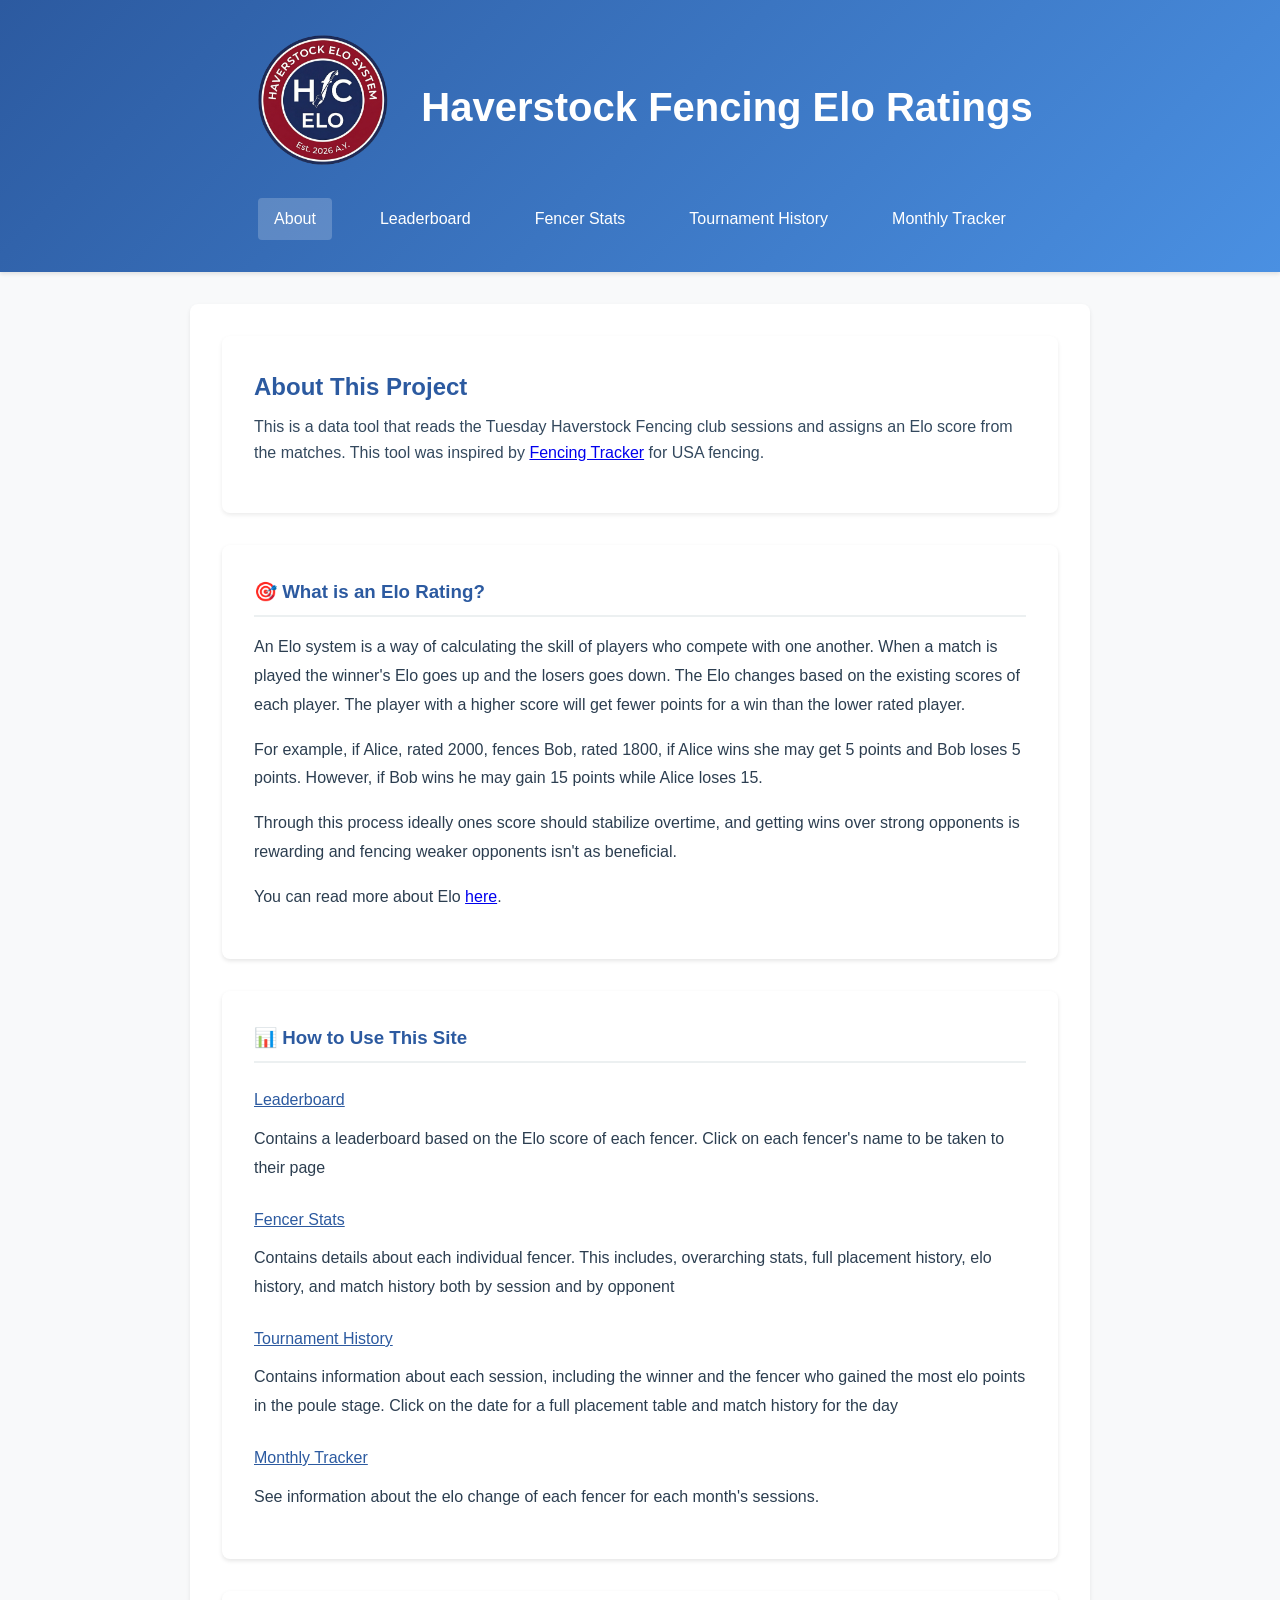
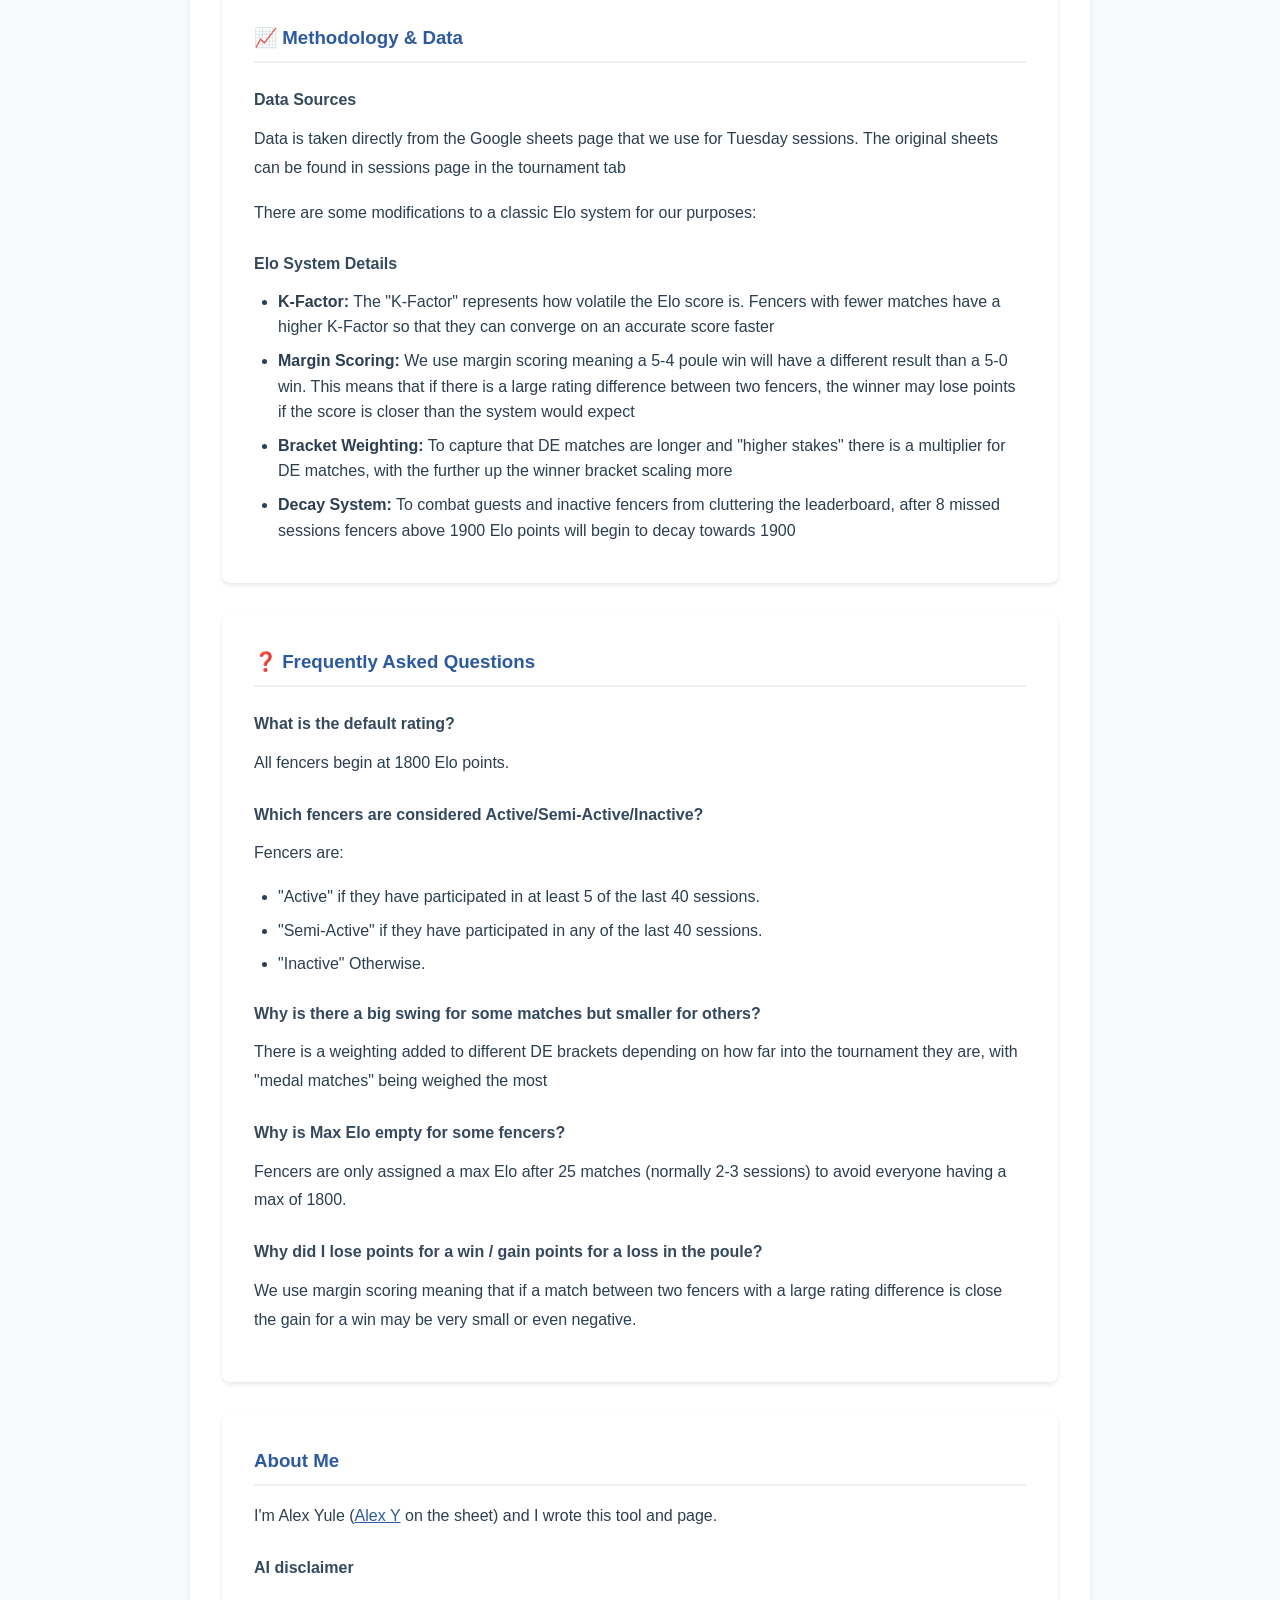
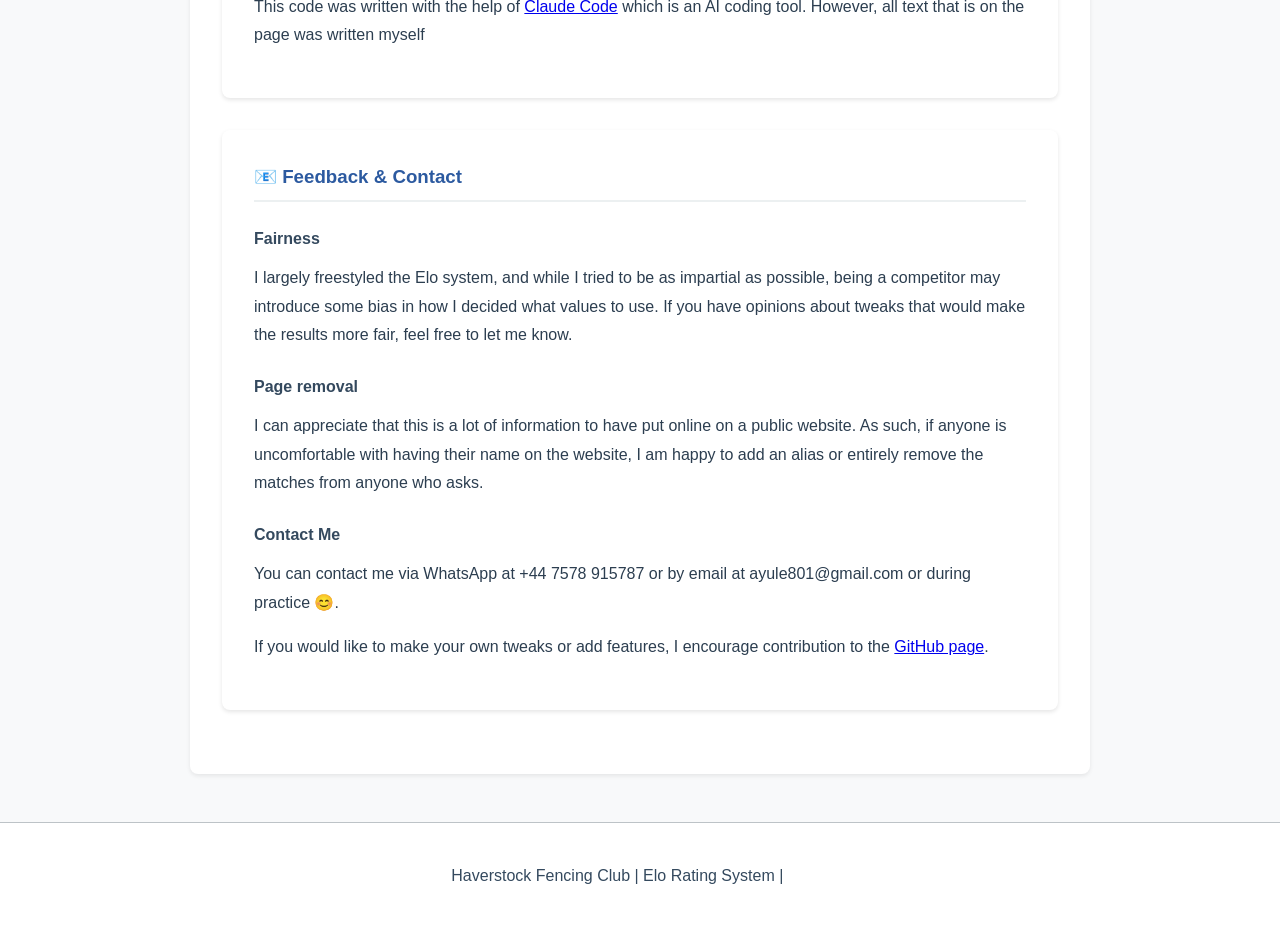
==== docs/index.html @ 8c144e1c "logo" ====
<!DOCTYPE html>
<html lang="en">
<head>
    <meta charset="UTF-8">
    <meta name="viewport" content="width=device-width, initial-scale=1.0">
    <title>About - Haverstock Fencing Elo Ratings</title>
    <link rel="stylesheet" href="css/style.css">
</head>
<body>
<header>
    <div class="header-content">
        <img src="logo.png" alt="Haverstock Fencing" class="header-logo">
        <h1>Haverstock Fencing Elo Ratings</h1>
    </div>
    <nav>
        <a href="index.html" class="active">About</a>
        <a href="leaderboard.html">Leaderboard</a>
        <a href="fencer.html">Fencer Stats</a>
        <a href="sessions.html">Tournament History</a>
        <a href="timeline.html">Monthly Tracker</a>
    </nav>
</header>

<main>


    <section class="about-content">
        <section class="intro">
            <h2>About This Project</h2>
            <p>This is a data tool that reads the Tuesday Haverstock Fencing club sessions and assigns an Elo score from
                the matches.
                This tool was inspired by <a href="https://fencingtracker.com/" target="_blank"
                                                     rel="noopener noreferrer">Fencing Tracker</a> for USA fencing.</p>
        </section>
        <div class="about-section">
            <h3>🎯 What is an Elo Rating?</h3>
            <p>An Elo system is a way of calculating the skill of players who compete with one another.
                When a match is played the winner's Elo goes up and the losers goes down. The Elo changes based on the
                existing scores of each player.
                The player with a higher score will get fewer points for a win than the lower rated player.</p>
            <p>For example, if Alice, rated 2000, fences Bob, rated 1800, if Alice wins she may get 5 points and Bob
                loses 5 points.
                However, if Bob wins he may gain 15 points while Alice loses 15. </p>
            <p>Through this process ideally ones score should stabilize overtime, and getting wins over strong opponents
                is rewarding and fencing weaker opponents isn't as beneficial. </p>
            <p>You can read more about Elo <a href="https://en.wikipedia.org/wiki/Elo_rating_system" target="_blank"
                                              rel="noopener noreferrer">here</a>.</p>
        </div>

        <div class="about-section">
            <h3>📊 How to Use This Site</h3>
            <h4><a href="leaderboard.html" class="fencer-link" style="text-decoration: underline;">Leaderboard</a></h4>
            <p>Contains a leaderboard based on the Elo score of each fencer. Click on each fencer's name to be taken to
                their page</p>

            <h4><a href="fencer.html" class="fencer-link" style="text-decoration: underline;">Fencer Stats</a></h4>
            <p>Contains details about each individual fencer. This includes, overarching stats, full placement history,
                elo history,
                and match history both by session and by opponent </p>

            <h4><a href="sessions.html" class="fencer-link" style="text-decoration: underline;">Tournament History</a>
            </h4>
            <p>Contains information about each session, including the winner and the fencer who gained the most elo
                points in the poule stage.
                Click on the date for a full placement table and match history for the day</p>

            <h4><a href="timeline.html" class="fencer-link" style="text-decoration: underline;">Monthly Tracker</a></h4>
            <p>See information about the elo change of each fencer for each month's sessions.</p>
        </div>


        <div class="about-section">
            <h3>📈 Methodology & Data</h3>
            <h4>Data Sources</h4>
            <p>Data is taken directly from the Google sheets page that we use for Tuesday sessions. The original sheets
                can be found in sessions page in the tournament tab</p>
            <p>There are some modifications to a classic Elo system for our purposes:</p>

            <h4>Elo System Details</h4>
            <ul>
                <li><strong>K-Factor:</strong> The "K-Factor" represents how volatile the Elo score is. Fencers with
                    fewer matches have a higher K-Factor so that they can converge on an accurate score faster
                </li>
                <li><strong>Margin Scoring:</strong> We use margin scoring meaning a 5-4 poule win will have a different
                    result than a 5-0 win.
                    This means that if there is a large rating difference between two fencers, the winner may lose
                    points if the score is closer than the system would expect
                </li>
                <li><strong>Bracket Weighting:</strong> To capture that DE matches are longer and "higher stakes" there
                    is a multiplier for DE matches, with the further up the winner bracket scaling more
                </li>
                <li><strong>Decay System:</strong> To combat guests and inactive fencers from cluttering the
                    leaderboard, after 8 missed sessions fencers above 1900 Elo points will begin to decay towards 1900
                </li>
            </ul>
        </div>

        <div class="about-section">
            <h3>❓ Frequently Asked Questions</h3>

            <h4>What is the default rating?</h4>
            <p>All fencers begin at 1800 Elo points.</p>

            <h4>Which fencers are considered Active/Semi-Active/Inactive?</h4>
            <p>Fencers are:
                <ul>
                   <li>"Active" if they have participated in at least 5 of the last 40 sessions.</li>
                   <li>"Semi-Active" if they have participated in any of the last 40 sessions.</li>
                   <li>"Inactive" Otherwise.</li>
                </ul>
            </p>

            <h4>Why is there a big swing for some matches but smaller for others?</h4>
            <p>There is a weighting added to different DE brackets depending on how far into the tournament they are, with "medal matches" being weighed the most</p>

            <h4>Why is Max Elo empty for some fencers?</h4>
            <p>Fencers are only assigned a max Elo after 25 matches (normally 2-3 sessions) to avoid everyone having a max of 1800.</p>

            <h4>Why did I lose points for a win / gain points for a loss in the poule?</h4>
            <p>We use margin scoring meaning that if a match between two fencers with a large rating difference is close the gain for a win may be very small or even negative.</p>
        </div>

        <div class="about-section">
            <h3>About Me</h3>
            <p>I'm Alex Yule (<a href="fencer.html?fencer=Alex%20Y" class="fencer-link"
                                 style="text-decoration: underline;">Alex Y</a> on the sheet) and I wrote this tool and
                page. </p>
            <h4>AI disclaimer</h4>
            <p>This code was written with the help of <a href="https://code.claude.com/docs/en/overview" target="_blank"
                                                         rel="noopener noreferrer">Claude Code</a> which is an AI coding
                tool.
                However, all text that is on the page was written myself </p>
        </div>

        <div class="about-section">
            <h3>📧 Feedback & Contact</h3>
            <h4>Fairness</h4>
            <p>I largely freestyled the Elo system, and while I tried to be as impartial as possible, being a competitor
                may introduce some bias in how I decided what values to use.
                If you have opinions about tweaks that would make the results more fair, feel free to let me know.</p>
            <h4>Page removal</h4>
            <p>I can appreciate that this is a lot of information to have put online on a public website.
                As such, if anyone is uncomfortable with having their name on the website, I am happy to add an alias or
                entirely remove the matches from anyone who asks.</p>
            <h4>Contact Me</h4>
            <p>You can contact me via WhatsApp at +44 7578 915787 or by email at ayule801@gmail.com or during practice
                😊.</p>
            <p>If you would like to make your own tweaks or add features, I encourage contribution to the <a
                    href="https://github.com/Alex3400/FencingTracker" target="_blank" rel="noopener noreferrer">GitHub
                page</a>.</p>
        </div>
    </section>
</main>

<footer>
    <p>Haverstock Fencing Club | Elo Rating System | <a href="index.html"
                                                        style="color: white; text-decoration: underline;">About</a></p>
</footer>
</body>
</html>
---- docs/css/style.css ----
/* Color scheme */
:root {
    --primary: #2c5aa0;
    --secondary: #4a90e2;
    --success: #27ae60;
    --warning: #f39c12;
    --danger: #e74c3c;
    --light-gray: #ecf0f1;
    --dark-gray: #34495e;
    --text: #2c3e50;
    --border: #bdc3c7;
}

/* Reset and base styles */
* {
    margin: 0;
    padding: 0;
    box-sizing: border-box;
}

body {
    font-family: -apple-system, BlinkMacSystemFont, 'Segoe UI', Roboto, Oxygen, Ubuntu, Cantarell, sans-serif;
    line-height: 1.6;
    color: var(--text);
    background-color: #f8f9fa;
}

/* Header */
header {
    background: linear-gradient(135deg, var(--primary) 0%, var(--secondary) 100%);
    color: white;
    padding: 2rem 0;
    box-shadow: 0 2px 4px rgba(0,0,0,0.1);
}

.header-content {
    display: flex;
    align-items: center;
    justify-content: center;
    gap: 1.5rem;
    margin-bottom: 1rem;
}

.header-logo {
    width: 150px;
    height: 150px;
    object-fit: contain;
}

header h1 {
    text-align: center;
    font-size: 2.5rem;
    margin: 0;
}

nav {
    display: flex;
    justify-content: center;
    gap: 2rem;
    margin-top: 1rem;
}

nav a {
    color: white;
    text-decoration: none;
    padding: 0.5rem 1rem;
    border-radius: 4px;
    transition: background-color 0.3s;
}

nav a:hover, nav a.active {
    background-color: rgba(255, 255, 255, 0.2);
}

/* Main content */
main {
    max-width: 1200px;
    margin: 2rem auto;
    padding: 0 1rem;
}

section {
    background: white;
    border-radius: 8px;
    padding: 2rem;
    margin-bottom: 2rem;
    box-shadow: 0 2px 4px rgba(0,0,0,0.08);
}

.intro h2 {
    color: var(--primary);
    margin-bottom: 0.5rem;
}

.intro p {
    color: var(--dark-gray);
    margin-bottom: 1rem;
}

/* Activity filter section */
.filters {
    background: var(--light-gray);
    padding: 1rem;
    border-radius: 8px;
    margin-bottom: 1rem;
}

.filter-group {
    display: flex;
    align-items: center;
    gap: 1rem;
}

.filter-group label {
    font-weight: 600;
    color: var(--dark-gray);
}

.filter-group select {
    padding: 0.5rem 1rem;
    border: 2px solid var(--border);
    border-radius: 4px;
    font-size: 1rem;
    background: white;
    cursor: pointer;
}

/* Status badges */
.status-badge {
    display: inline-block;
    padding: 0.25rem 0.75rem;
    border-radius: 4px;
    font-size: 0.85rem;
    font-weight: 600;
    text-transform: uppercase;
}

.status-active {
    background-color: rgba(39, 174, 96, 0.15);
    color: var(--success);
    border: 1px solid var(--success);
}

.status-semi-active {
    background-color: rgba(243, 156, 18, 0.15);
    color: var(--warning);
    border: 1px solid var(--warning);
}

.status-inactive {
    background-color: rgba(149, 165, 166, 0.15);
    color: #95a5a6;
    border: 1px solid #95a5a6;
}

/* Table styling */
table.dataTable {
    width: 100% !important;
    border-collapse: collapse;
}

table.dataTable thead th {
    background-color: var(--primary);
    color: white;
    padding: 1rem;
    text-align: left;
    font-weight: 600;
}

table.dataTable tbody td {
    padding: 0.75rem 1rem;
    border-bottom: 1px solid var(--border);
}

table.dataTable tbody tr:hover {
    background-color: var(--light-gray);
}

/* Fencer name links */
.fencer-link {
    color: var(--primary);
    text-decoration: none;
    font-weight: 500;
    transition: color 0.2s;
}

.fencer-link:hover {
    color: var(--secondary);
    text-decoration: underline;
}

/* Rank column styling */
.rank-1 { font-weight: bold; color: #FFD700; font-size: 1.2em; }
.rank-2 { font-weight: bold; color: #C0C0C0; font-size: 1.1em; }
.rank-3 { font-weight: bold; color: #CD7F32; font-size: 1.1em; }

/* About section */
.about {
    background-color: #f8f9fa;
}

.about h3 {
    color: var(--primary);
    margin-bottom: 1rem;
}

.about p {
    margin-bottom: 1rem;
    line-height: 1.8;
}

/* Footer */
footer {
    text-align: center;
    padding: 2rem;
    color: var(--dark-gray);
    background-color: white;
    margin-top: 3rem;
    border-top: 1px solid var(--border);
}

footer p {
    margin: 0.5rem 0;
}

/* Timeline page specific styles */
.chart-controls {
    display: flex;
    gap: 2rem;
}

.control-group {
    flex: 1;
}

.control-group label {
    display: block;
    margin-bottom: 0.5rem;
    font-weight: 600;
    color: var(--primary);
}

.control-group select {
    width: 100%;
    padding: 0.5rem;
    border: 2px solid var(--border);
    border-radius: 4px;
    font-size: 1rem;
}

.button-group {
    display: flex;
    gap: 0.5rem;
    margin-top: 1rem;
}

.btn {
    padding: 0.75rem 1.5rem;
    border: none;
    border-radius: 4px;
    font-size: 1rem;
    cursor: pointer;
    transition: background-color 0.3s;
}

.btn-primary {
    background-color: var(--primary);
    color: white;
}

.btn-primary:hover {
    background-color: var(--secondary);
}

.btn-secondary {
    background-color: var(--light-gray);
    color: var(--text);
    border: 1px solid var(--border);
}

.btn-secondary:hover {
    background-color: var(--border);
}

.chart-section {
    padding: 2rem;
    background: white;
}

.chart-section canvas {
    max-height: 500px;
}

.chart-note {
    font-size: 0.9rem;
    color: var(--dark-gray);
    font-style: italic;
    margin-bottom: 1rem;
    padding: 0.75rem;
    background-color: rgba(44, 90, 160, 0.05);
    border-left: 3px solid var(--primary);
    border-radius: 4px;
}

.legend-info {
    background-color: #f8f9fa;
    font-size: 0.9rem;
}

/* Matchups page specific styles */
.matchup-selector {
    text-align: center;
}

.selector-row {
    display: flex;
    align-items: center;
    justify-content: center;
    gap: 2rem;
    margin-bottom: 2rem;
}

.fencer-selector {
    flex: 1;
    max-width: 300px;
}

.fencer-selector label {
    display: block;
    margin-bottom: 0.5rem;
    font-weight: 600;
    color: var(--primary);
}

.fencer-selector select {
    width: 100%;
    padding: 0.75rem;
    border: 2px solid var(--border);
    border-radius: 4px;
    font-size: 1rem;
}

.vs {
    font-size: 2rem;
    font-weight: bold;
    color: var(--primary);
}

.matchup-results {
    margin-top: 2rem;
}

.stats-grid {
    display: grid;
    grid-template-columns: repeat(auto-fit, minmax(250px, 1fr));
    gap: 1.5rem;
    margin-top: 1.5rem;
}

.stat-card {
    background: var(--light-gray);
    border-radius: 8px;
    padding: 1.5rem;
}

.stat-card h4 {
    color: var(--primary);
    margin-bottom: 1rem;
    font-size: 1.1rem;
}

.stat-content {
    display: flex;
    flex-direction: column;
    gap: 0.75rem;
}

.matchup-row {
    display: flex;
    justify-content: space-between;
    align-items: center;
    padding: 0.5rem 0;
}

.matchup-row.total {
    border-top: 2px solid var(--border);
    margin-top: 0.5rem;
    padding-top: 0.75rem;
    font-weight: 600;
}

.matchup-row.expected {
    background-color: rgba(44, 90, 160, 0.1);
    padding: 0.75rem;
    border-radius: 4px;
    margin-top: 0.5rem;
}

.fencer-name {
    font-weight: 600;
}

.stat-value {
    color: var(--primary);
    font-weight: 600;
}

.no-data, .no-data-text {
    text-align: center;
    color: var(--dark-gray);
    font-style: italic;
}

/* Match history table */
.match-history {
    margin-top: 2rem;
}

.match-history h3 {
    color: var(--primary);
    margin-bottom: 1rem;
}

.match-history-table-wrapper {
    overflow-x: auto;
}

#match-history-table {
    width: 100%;
    border-collapse: collapse;
    background: white;
}

#match-history-table thead th {
    background-color: var(--primary);
    color: white;
    padding: 0.75rem;
    text-align: left;
    font-weight: 600;
}

#match-history-table tbody td {
    padding: 0.75rem;
    border-bottom: 1px solid var(--border);
}

#match-history-table tbody tr:hover {
    background-color: var(--light-gray);
}

.winner-elo {
    background-color: rgba(39, 174, 96, 0.1);
    font-weight: 600;
}

.loser-elo {
    background-color: rgba(231, 76, 60, 0.05);
}

.positive {
    color: var(--success);
    font-weight: 600;
}

.negative {
    color: var(--danger);
    font-weight: 600;
}

/* Sessions page */
.sessions-list {
    /* Uses existing table styles */
}

.date-link {
    color: var(--primary);
    text-decoration: none;
    font-weight: 600;
}

.date-link:hover {
    text-decoration: underline;
}

#sessions-table tbody tr {
    cursor: pointer;
}

#sessions-table tbody tr:hover {
    background-color: var(--light-gray) !important;
}

/* Session detail view */
.session-detail {
    padding: 2rem;
}

.detail-header {
    display: flex;
    justify-content: space-between;
    align-items: center;
    margin-bottom: 2rem;
}

.detail-header h3 {
    color: var(--primary);
    font-size: 2rem;
}

.detail-content {
    background: white;
    padding: 2rem;
    border-radius: 8px;
}

.detail-section {
    margin-top: 2rem;
    padding-top: 2rem;
    border-top: 2px solid var(--border);
}

.detail-section h4 {
    color: var(--primary);
    margin-bottom: 1rem;
}

.score-grid {
    display: grid;
    grid-template-columns: repeat(auto-fit, minmax(100px, 1fr));
    gap: 1rem;
    margin-bottom: 1rem;
}

.score-item {
    padding: 0.75rem;
    background: var(--light-gray);
    border-radius: 4px;
    text-align: center;
}

.results-list {
    list-style-position: inside;
    font-size: 1.1rem;
    line-height: 2;
}

.results-list li {
    padding: 0.5rem 0;
    border-bottom: 1px solid var(--light-gray);
}

/* Fencer stats page */
.fencer-selector-section {
    padding: 1.5rem;
}

.fencer-selector-section label {
    display: block;
    margin-bottom: 0.5rem;
    font-size: 1.1rem;
}

.fencer-selector-section select {
    width: 100%;
    max-width: 400px;
    padding: 0.75rem;
    border: 2px solid var(--border);
    border-radius: 4px;
    font-size: 1rem;
}

.fencer-stats-display h3 {
    color: var(--primary);
    font-size: 2rem;
    margin-bottom: 1.5rem;
}

.big-stat {
    font-size: 3rem;
    font-weight: bold;
    color: var(--primary);
    margin: 0.5rem 0;
}

.stat-subtext {
    color: var(--dark-gray);
    font-size: 0.9rem;
}

.active-only-badge {
    display: inline-block;
    padding: 0.15rem 0.5rem;
    background-color: rgba(44, 90, 160, 0.1);
    color: var(--primary);
    border: 1px solid var(--primary);
    border-radius: 3px;
    font-size: 0.75rem;
    font-weight: 600;
    text-transform: uppercase;
    letter-spacing: 0.5px;
    margin-left: 0.25rem;
}

/* Walkover badge and styling */
.walkover-badge {
    display: inline-block;
    padding: 0.2rem 0.5rem;
    background-color: rgba(149, 165, 166, 0.2);
    color: #7f8c8d;
    border: 1px solid #95a5a6;
    border-radius: 3px;
    font-size: 0.75rem;
    font-weight: 600;
    text-transform: uppercase;
    letter-spacing: 0.5px;
    margin-left: 0.35rem;
}

.walkover-row {
    background-color: rgba(149, 165, 166, 0.05) !important;
}

.walkover-elo {
    font-style: italic;
    opacity: 0.85;
}

/* H2H Quick section */
.h2h-quick {
    background: var(--light-gray);
}

.h2h-quick h3 {
    color: var(--primary);
    margin-bottom: 1rem;
}

.h2h-quick-selector {
    display: flex;
    gap: 1rem;
    align-items: center;
    margin: 1rem 0;
}

.h2h-quick-selector select {
    flex: 1;
    max-width: 300px;
    padding: 0.75rem;
    border: 2px solid var(--border);
    border-radius: 4px;
    font-size: 1rem;
}

.h2h-preview-box {
    margin-top: 1.5rem;
    padding: 1.5rem;
    background: white;
    border-radius: 8px;
    border: 2px solid var(--primary);
}

.h2h-preview-content {
    display: flex;
    gap: 2rem;
    justify-content: space-around;
    margin-bottom: 1.5rem;
}

.h2h-preview-stat {
    text-align: center;
}

.h2h-preview-stat strong {
    display: block;
    font-size: 2rem;
    color: var(--primary);
    margin-bottom: 0.25rem;
}

.h2h-preview-stat span {
    color: var(--dark-gray);
    font-size: 0.9rem;
}

/* Day matches section */
.day-matches {
    background: white;
}

.day-matches h3 {
    color: var(--primary);
    margin-bottom: 1rem;
}

.day-selector {
    margin-bottom: 2rem;
}

.day-selector label {
    display: block;
    margin-bottom: 0.5rem;
    font-weight: 600;
}

.day-selector select {
    width: 100%;
    max-width: 400px;
    padding: 0.75rem;
    border: 2px solid var(--border);
    border-radius: 4px;
    font-size: 1rem;
}

#day-matches-table {
    width: 100%;
    border-collapse: collapse;
}

#day-matches-table thead th {
    background-color: var(--primary);
    color: white;
    padding: 1rem;
    text-align: left;
    font-weight: 600;
}

#day-matches-table tbody td {
    padding: 1rem;
    border-bottom: 1px solid var(--border);
    vertical-align: middle;
}

#day-matches-table tbody tr:hover {
    background-color: var(--light-gray);
}

/* Head-to-head match history table */
#h2h-match-history-table {
    width: 100%;
    border-collapse: collapse;
}

#h2h-match-history-table thead th {
    background-color: var(--primary);
    color: white;
    padding: 1rem;
    text-align: left;
    font-weight: 600;
}

#h2h-match-history-table tbody td {
    padding: 1rem;
    border-bottom: 1px solid var(--border);
    vertical-align: middle;
}

#h2h-match-history-table tbody tr:hover {
    background-color: var(--light-gray);
}

/* Fencer page H2H section */
.h2h-full {
    background: var(--light-gray);
}

.h2h-full h3 {
    color: var(--primary);
    margin-bottom: 1rem;
}

.h2h-selector {
    margin-bottom: 2rem;
}

.h2h-selector label {
    display: block;
    margin-bottom: 0.5rem;
    font-weight: 600;
}

.h2h-selector select {
    width: 100%;
    max-width: 400px;
    padding: 0.75rem;
    border: 2px solid var(--border);
    border-radius: 4px;
    font-size: 1rem;
}

.h2h-results-section {
    background: white;
    padding: 1.5rem;
    border-radius: 8px;
}

.match-history-section {
    margin-top: 2rem;
}

.match-history-section h4 {
    color: var(--primary);
    margin-bottom: 1rem;
}

/* Placement stats section */
.placement-stats {
    background: white;
}

.placement-stats h3 {
    color: var(--primary);
    margin-bottom: 1.5rem;
}

.placement-summary {
    margin-bottom: 2rem;
}

.placement-grid {
    display: grid;
    grid-template-columns: repeat(auto-fit, minmax(150px, 1fr));
    gap: 1rem;
    margin-bottom: 2rem;
}

.placement-card {
    background: white;
    border: 1px solid var(--border);
    border-radius: 8px;
    padding: 1.5rem;
    text-align: center;
    transition: transform 0.2s, box-shadow 0.2s;
}

.placement-card:hover {
    transform: translateY(-2px);
    box-shadow: 0 4px 8px rgba(0,0,0,0.1);
}

.placement-icon {
    font-size: 2rem;
    margin-bottom: 0.5rem;
}

.placement-name {
    font-weight: 600;
    color: var(--dark-gray);
    margin-bottom: 0.5rem;
    font-size: 0.9rem;
}

.placement-count {
    font-size: 2rem;
    font-weight: bold;
    color: var(--primary);
}

.placement-table-wrapper {
    margin-top: 2rem;
}

#placement-table {
    width: 100%;
    border-collapse: collapse;
}

#placement-table thead th {
    background-color: var(--primary);
    color: white;
    padding: 1rem;
    text-align: left;
    font-weight: 600;
}

#placement-table tbody td {
    padding: 0.75rem 1rem;
    border-bottom: 1px solid var(--border);
}

#placement-table tbody tr:hover {
    filter: brightness(0.95);
}

/* Detailed stats section */
.detailed-stats {
    background: white;
}

.detailed-stats h3 {
    color: var(--primary);
    margin-bottom: 1.5rem;
}

.stats-subsection {
    margin-bottom: 2rem;
    padding: 1.5rem;
    background: var(--light-gray);
    border-radius: 8px;
}

.stats-subsection h4 {
    color: var(--primary);
    margin-bottom: 1rem;
    font-size: 1.2rem;
}

.stats-table {
    display: grid;
    gap: 0.75rem;
}

.stat-row {
    display: flex;
    justify-content: space-between;
    align-items: center;
    padding: 0.75rem;
    background: white;
    border-radius: 4px;
    border-left: 3px solid var(--primary);
}

.stat-label {
    font-weight: 500;
    color: var(--dark-gray);
}

.stat-value {
    font-weight: 600;
    color: var(--primary);
    font-size: 1.1rem;
}

/* Responsive */
@media (max-width: 768px) {
    header h1 {
        font-size: 1.75rem;
    }

    nav {
        flex-direction: column;
        gap: 0.5rem;
    }

    .filters {
        flex-direction: column;
        gap: 0.5rem;
    }

    .legend {
        flex-direction: column;
        gap: 0.5rem;
    }

    .selector-row {
        flex-direction: column;
        gap: 1rem;
    }

    .fencer-selector {
        max-width: 100%;
    }

    .vs {
        transform: rotate(90deg);
    }

    .stats-grid {
        grid-template-columns: 1fr;
    }

    .chart-controls {
        flex-direction: column;
    }
}

/* Monthly Improvement Tracker Styles */
.month-section {
    background: white;
    border-radius: 8px;
    padding: 1.5rem;
    margin-bottom: 2rem;
    box-shadow: 0 2px 4px rgba(0, 0, 0, 0.1);
}

.month-header {
    border-bottom: 2px solid var(--primary);
    margin-bottom: 1rem;
    padding-bottom: 0.5rem;
}

.month-header h3 {
    color: var(--primary);
    margin: 0 0 0.5rem 0;
}

.month-header p {
    color: var(--dark-gray);
    margin: 0;
    font-size: 0.9rem;
}

.sessions-list {
    margin-bottom: 1rem;
    padding: 0.75rem;
    background-color: #f8f9fa;
    border-radius: 4px;
}

.sessions-list p {
    margin: 0;
    font-size: 0.9rem;
}

.month-table-wrapper {
    overflow-x: auto;
}

.month-table {
    width: 100%;
    border-collapse: collapse;
}

.month-table th {
    background-color: var(--primary);
    color: white;
    padding: 0.75rem;
    text-align: left;
    font-weight: 600;
}

.month-table td {
    padding: 0.75rem;
    border-bottom: 1px solid var(--light-gray);
}

.month-table tbody tr:hover {
    background-color: #f8f9fa;
}

.month-table td:first-child {
    font-weight: 600;
    color: var(--dark-gray);
}

/* About Page Styles */
.about-content {
    max-width: 900px;
    margin: 0 auto;
    padding: 2rem;
}

.about-section {
    background: white;
    padding: 2rem;
    border-radius: 8px;
    margin-bottom: 2rem;
    box-shadow: 0 2px 4px rgba(0, 0, 0, 0.1);
}

.about-section h3 {
    color: var(--primary);
    margin-bottom: 1rem;
    border-bottom: 2px solid var(--light-gray);
    padding-bottom: 0.5rem;
}

.about-section h4 {
    color: var(--dark-gray);
    margin-top: 1.5rem;
    margin-bottom: 0.75rem;
}

.about-section ul {
    margin-left: 1.5rem;
    margin-top: 0.5rem;
}

.about-section li {
    margin-bottom: 0.5rem;
}

.about-section p {
    margin-bottom: 1rem;
    line-height: 1.8;
}
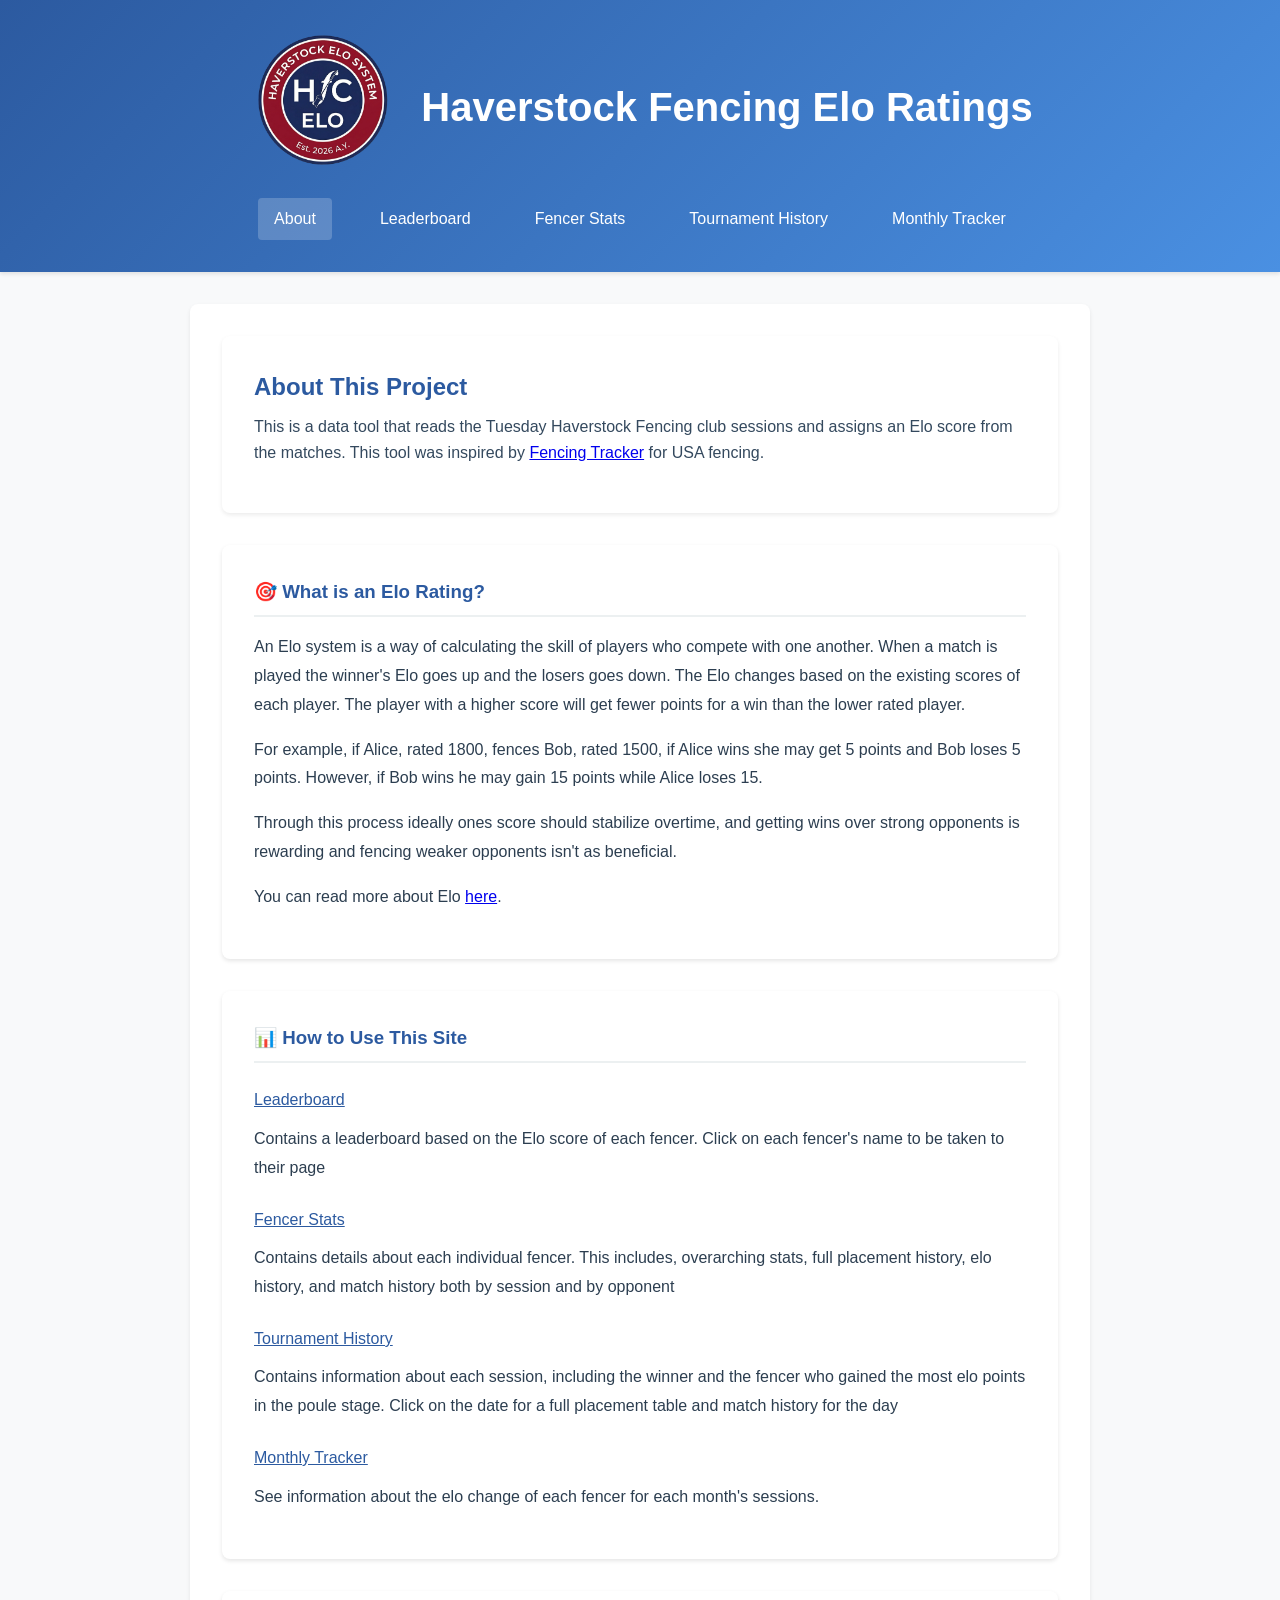
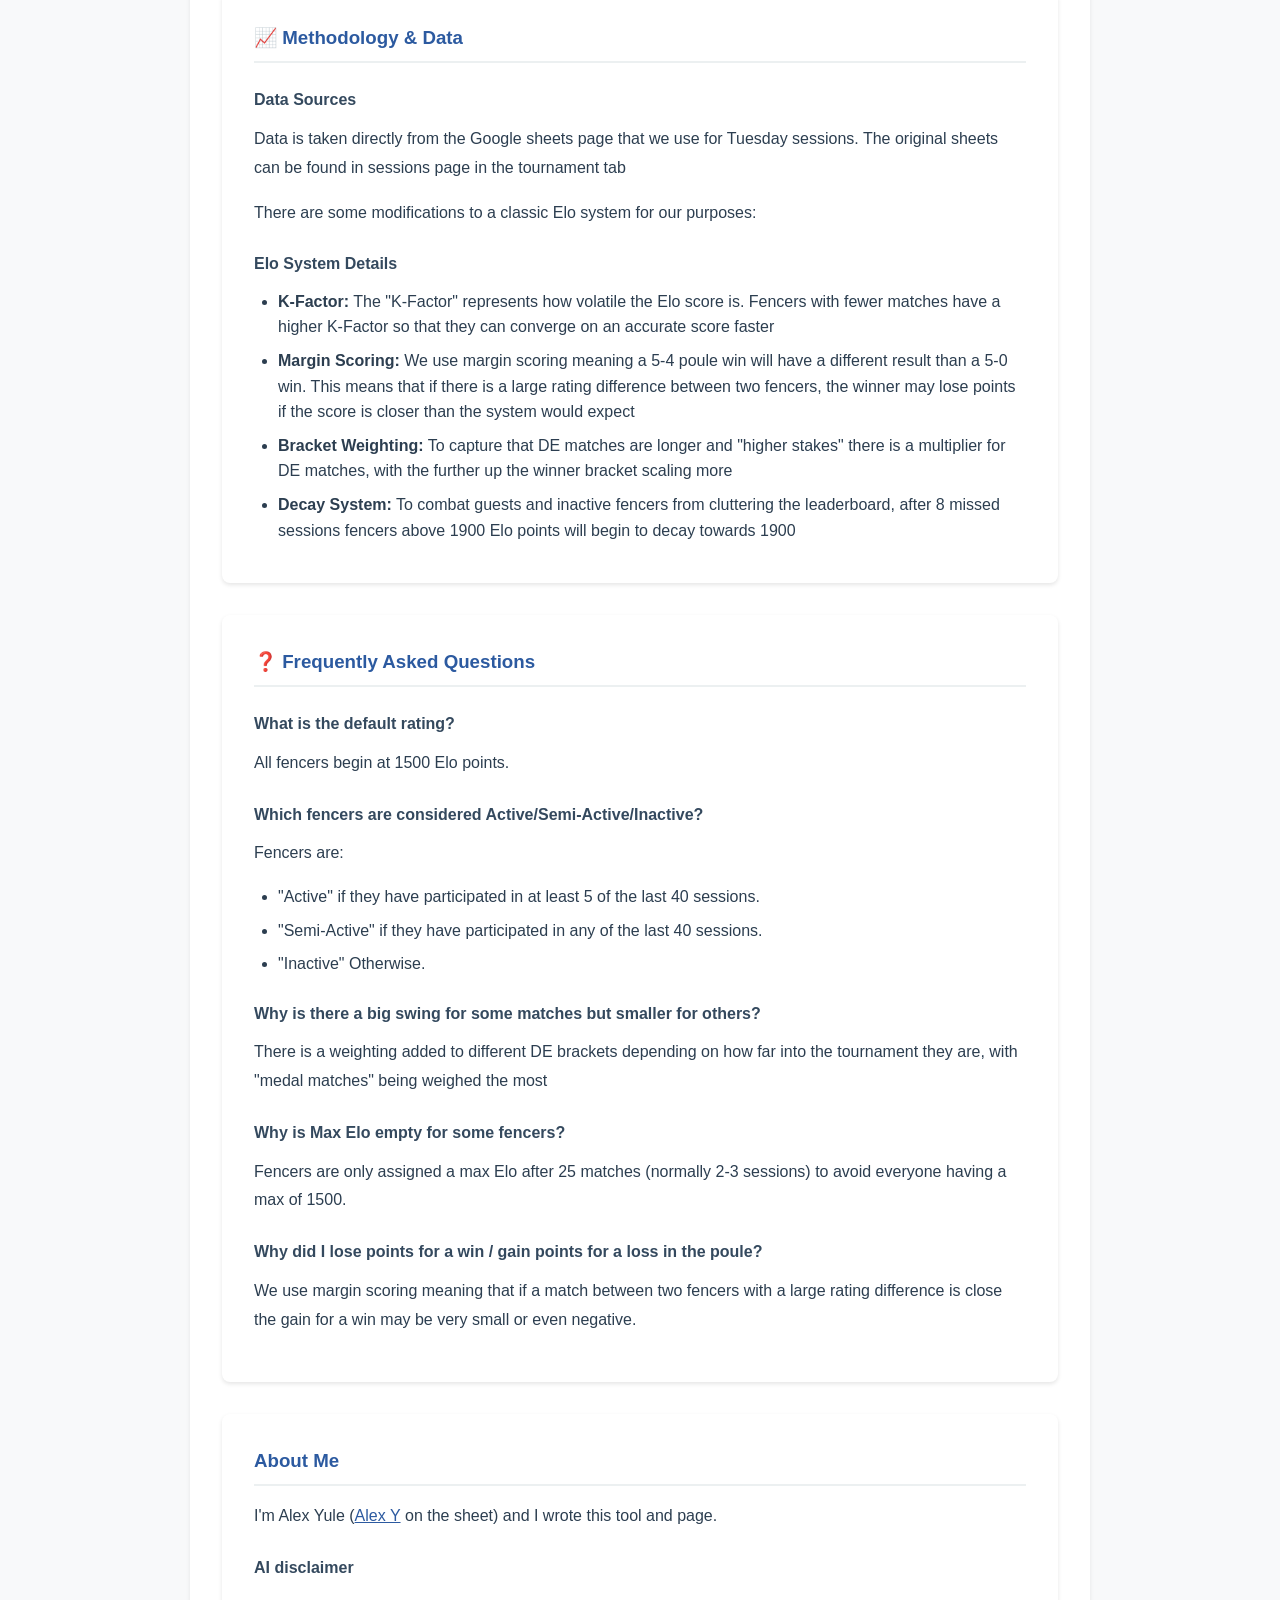
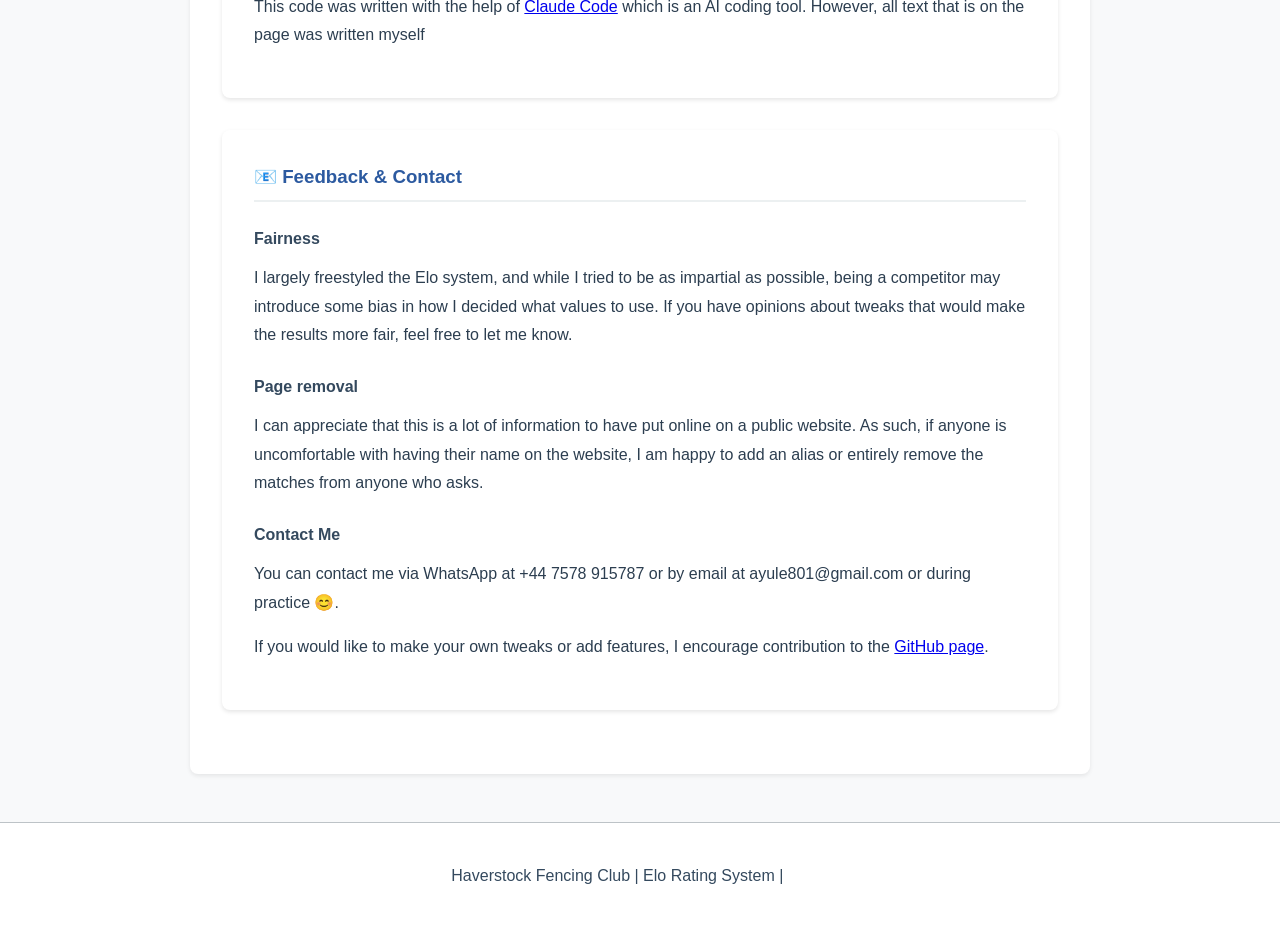
==== commit beb93673: "Update about" ====
--- a/docs/index.html
+++ b/docs/index.html
@@ -38,7 +38,7 @@
                 When a match is played the winner's Elo goes up and the losers goes down. The Elo changes based on the
                 existing scores of each player.
                 The player with a higher score will get fewer points for a win than the lower rated player.</p>
-            <p>For example, if Alice, rated 2000, fences Bob, rated 1800, if Alice wins she may get 5 points and Bob
+            <p>For example, if Alice, rated 1800, fences Bob, rated 1500, if Alice wins she may get 5 points and Bob
                 loses 5 points.
                 However, if Bob wins he may gain 15 points while Alice loses 15. </p>
             <p>Through this process ideally ones score should stabilize overtime, and getting wins over strong opponents
@@ -99,7 +99,7 @@
             <h3>❓ Frequently Asked Questions</h3>
 
             <h4>What is the default rating?</h4>
-            <p>All fencers begin at 1800 Elo points.</p>
+            <p>All fencers begin at 1500 Elo points.</p>
 
             <h4>Which fencers are considered Active/Semi-Active/Inactive?</h4>
             <p>Fencers are:
@@ -114,7 +114,7 @@
             <p>There is a weighting added to different DE brackets depending on how far into the tournament they are, with "medal matches" being weighed the most</p>
 
             <h4>Why is Max Elo empty for some fencers?</h4>
-            <p>Fencers are only assigned a max Elo after 25 matches (normally 2-3 sessions) to avoid everyone having a max of 1800.</p>
+            <p>Fencers are only assigned a max Elo after 25 matches (normally 2-3 sessions) to avoid everyone having a max of 1500.</p>
 
             <h4>Why did I lose points for a win / gain points for a loss in the poule?</h4>
             <p>We use margin scoring meaning that if a match between two fencers with a large rating difference is close the gain for a win may be very small or even negative.</p>
--- a/docs/css/style.css
+++ b/docs/css/style.css
@@ -549,6 +549,35 @@
     border-bottom: 1px solid var(--light-gray);
 }
 
+/* Medal colors for final results */
+.results-list li:nth-child(1) {
+    background: linear-gradient(135deg, rgba(255, 215, 0, 0.3) 0%, rgba(255, 215, 0, 0.1) 100%);
+    font-weight: bold;
+    border-left: 5px solid #FFD700;
+    padding-left: 1rem;
+}
+
+.results-list li:nth-child(2) {
+    background: linear-gradient(135deg, rgba(192, 192, 192, 0.3) 0%, rgba(192, 192, 192, 0.1) 100%);
+    font-weight: bold;
+    border-left: 5px solid #C0C0C0;
+    padding-left: 1rem;
+}
+
+.results-list li:nth-child(3) {
+    background: linear-gradient(135deg, rgba(205, 127, 50, 0.3) 0%, rgba(205, 127, 50, 0.1) 100%);
+    font-weight: bold;
+    border-left: 5px solid #CD7F32;
+    padding-left: 1rem;
+}
+
+.results-list li:nth-child(4) {
+    background: linear-gradient(135deg, rgba(205, 127, 50, 0.3) 0%, rgba(205, 127, 50, 0.1) 100%);
+    font-weight: 600;
+    border-left: 5px solid #CD7F32;
+    padding-left: 1rem;
+}
+
 /* Fencer stats page */
 .fencer-selector-section {
     padding: 1.5rem;
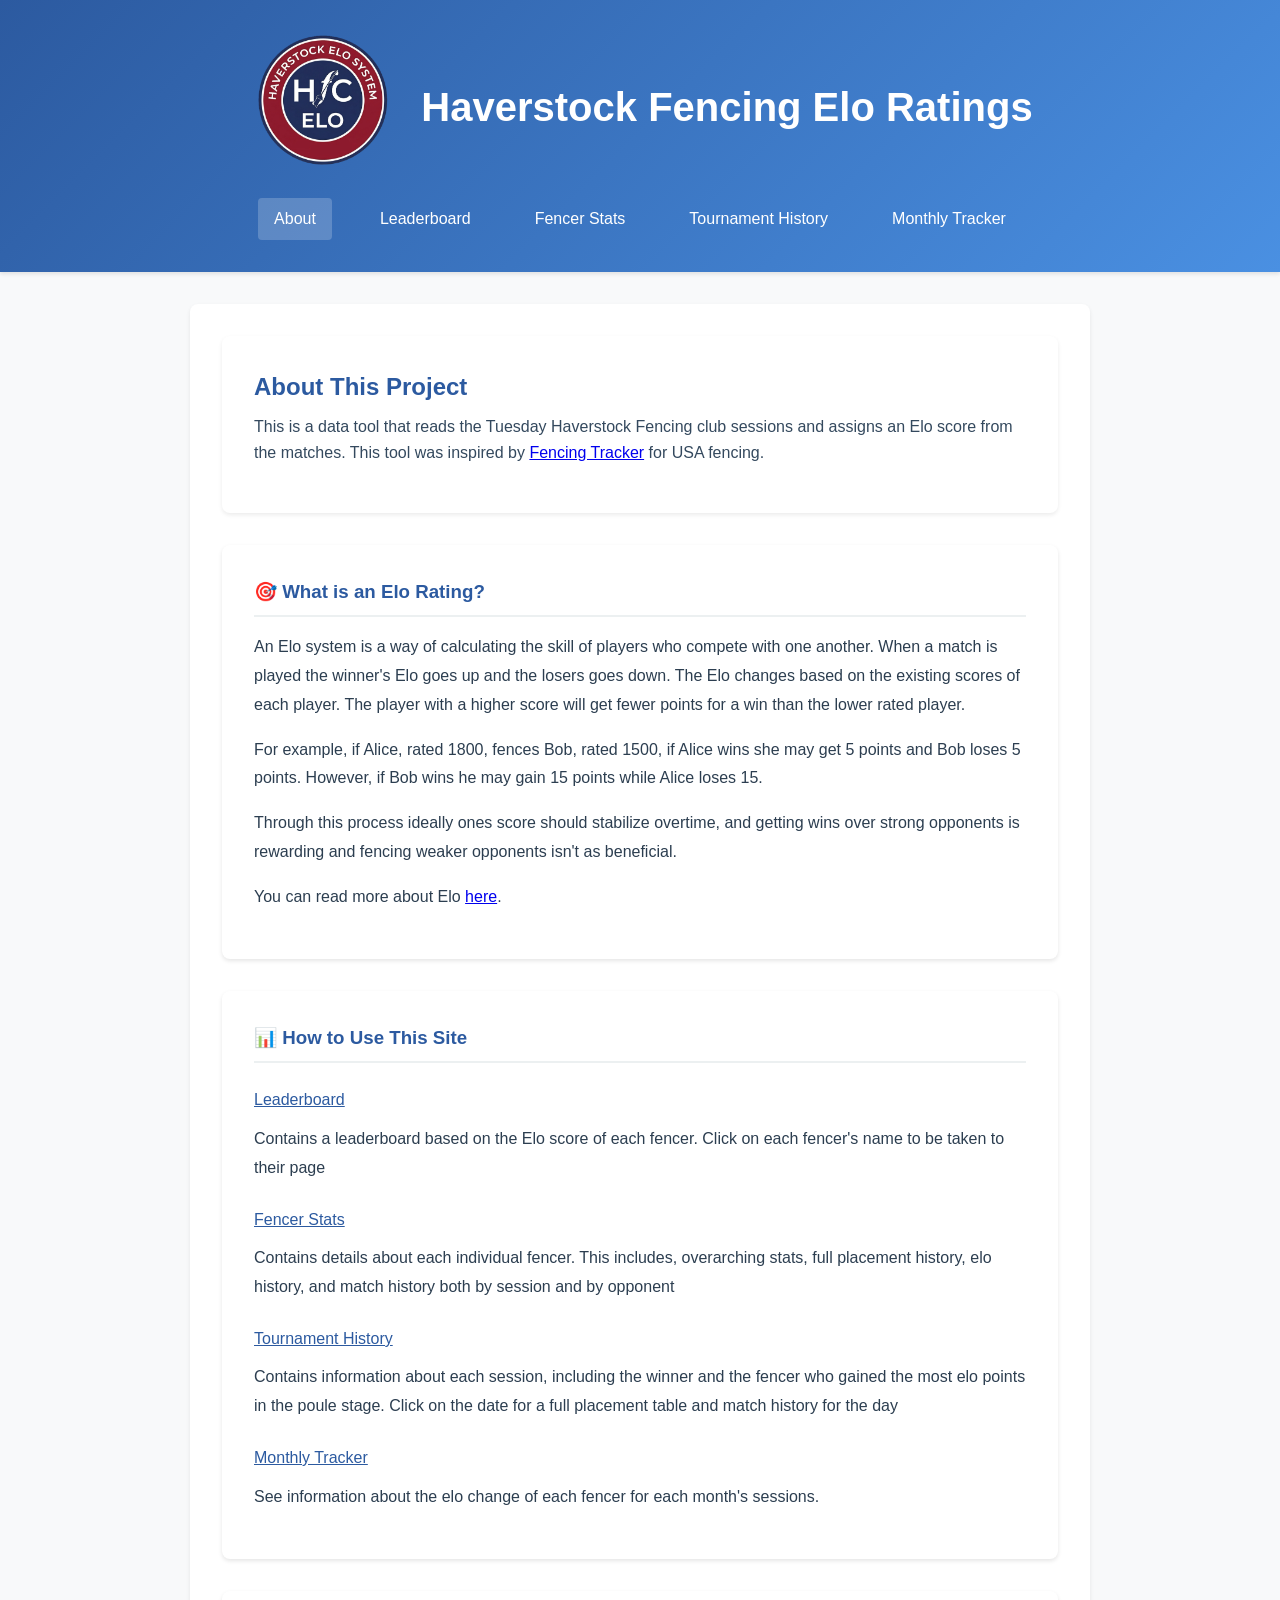
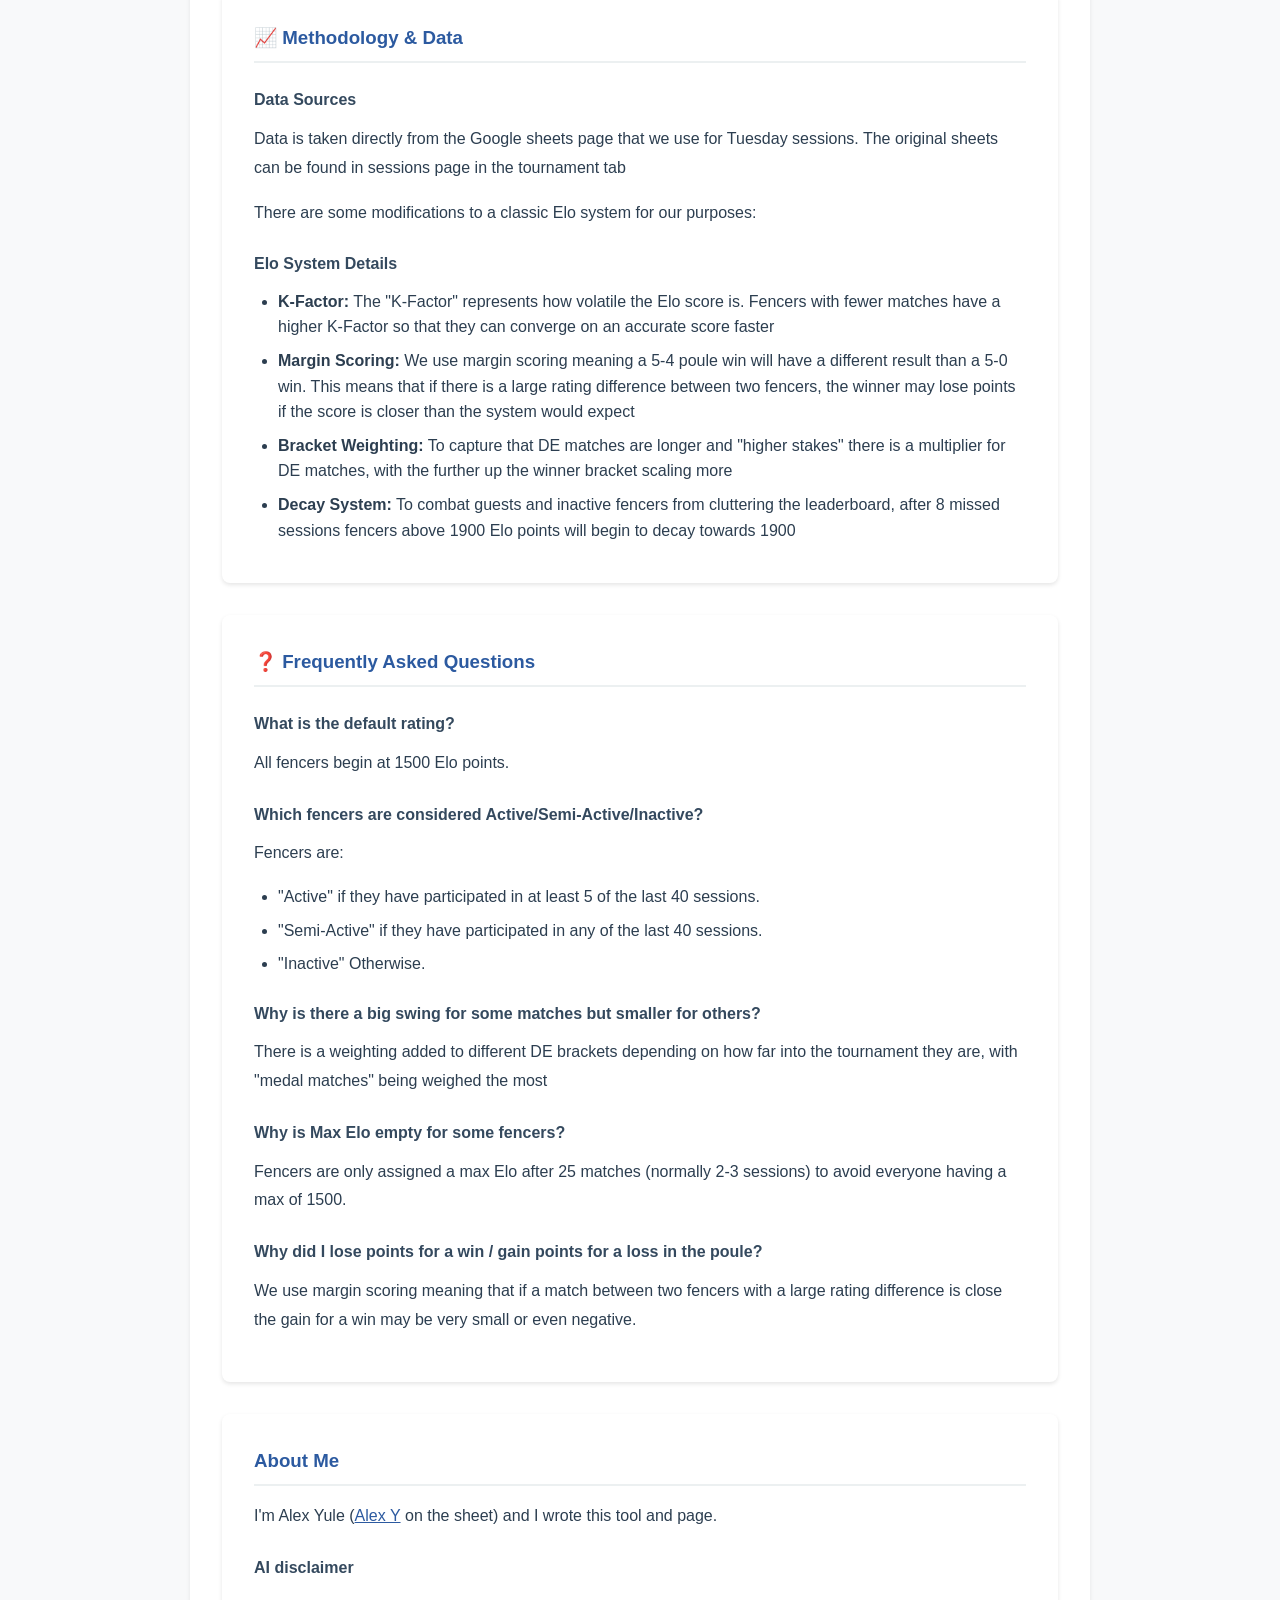
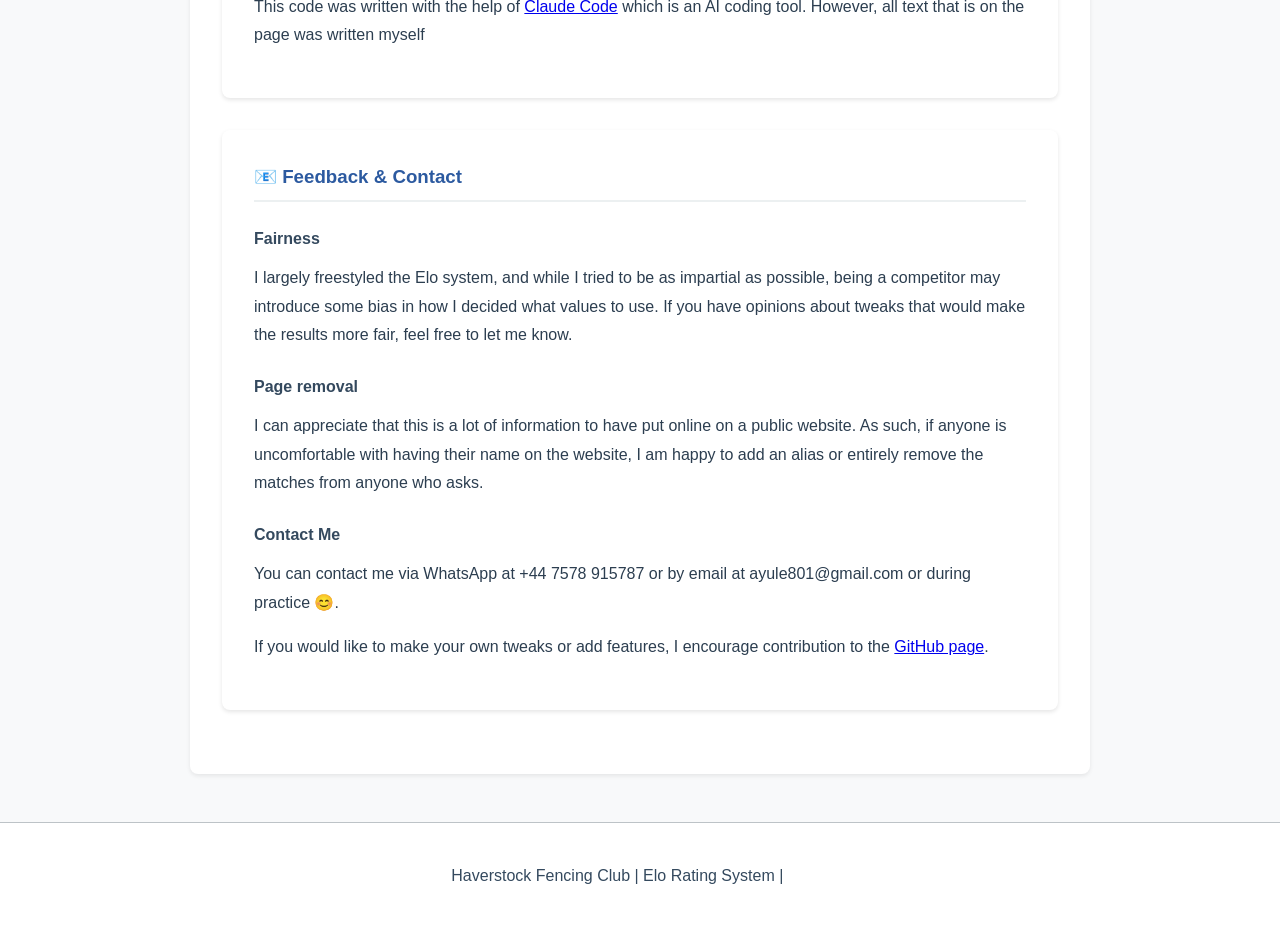
==== commit 258d4ed8: "favicon" ====
--- a/docs/index.html
+++ b/docs/index.html
@@ -4,6 +4,9 @@
     <meta charset="UTF-8">
     <meta name="viewport" content="width=device-width, initial-scale=1.0">
     <title>About - Haverstock Fencing Elo Ratings</title>
+    <link rel="icon" type="image/png" sizes="32x32" href="favicon-32x32.png">
+    <link rel="icon" type="image/png" sizes="16x16" href="favicon-16x16.png">
+    <link rel="apple-touch-icon" sizes="180x180" href="apple-touch-icon.png">
     <link rel="stylesheet" href="css/style.css">
 </head>
 <body>
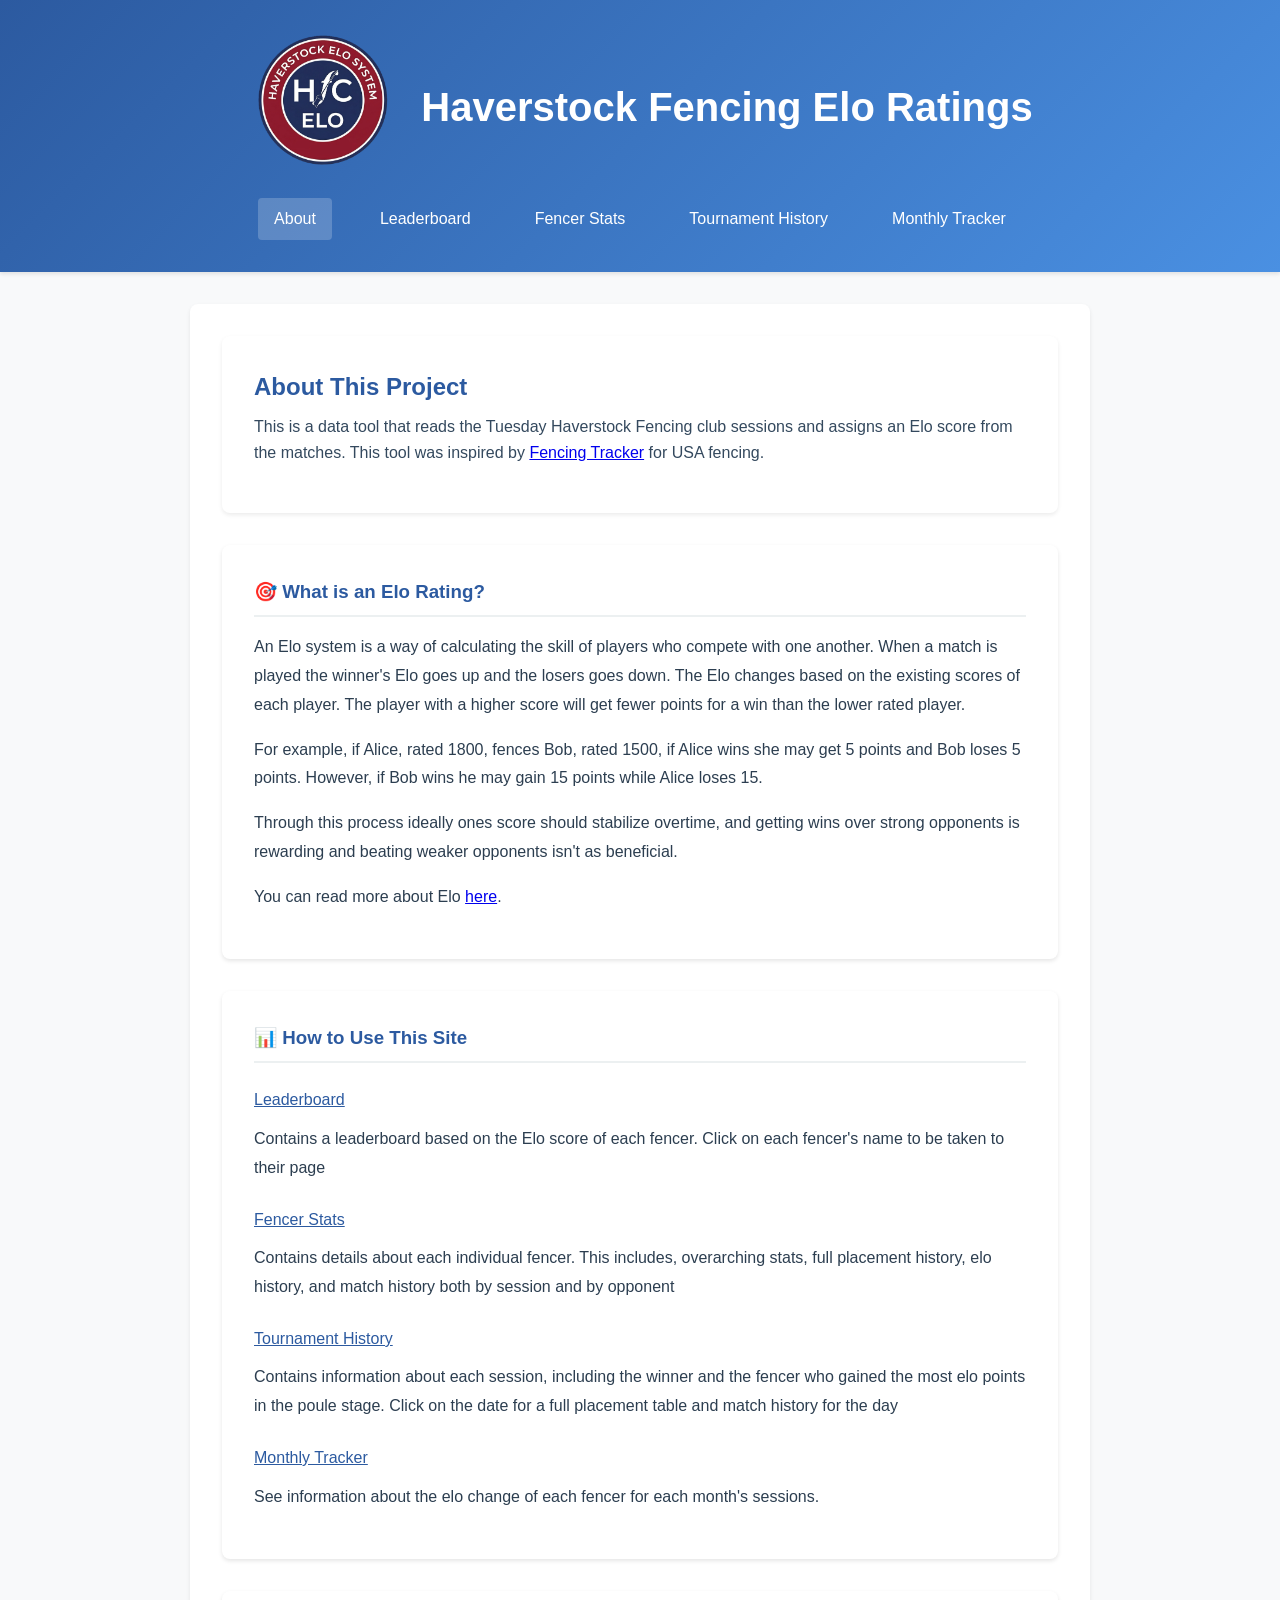
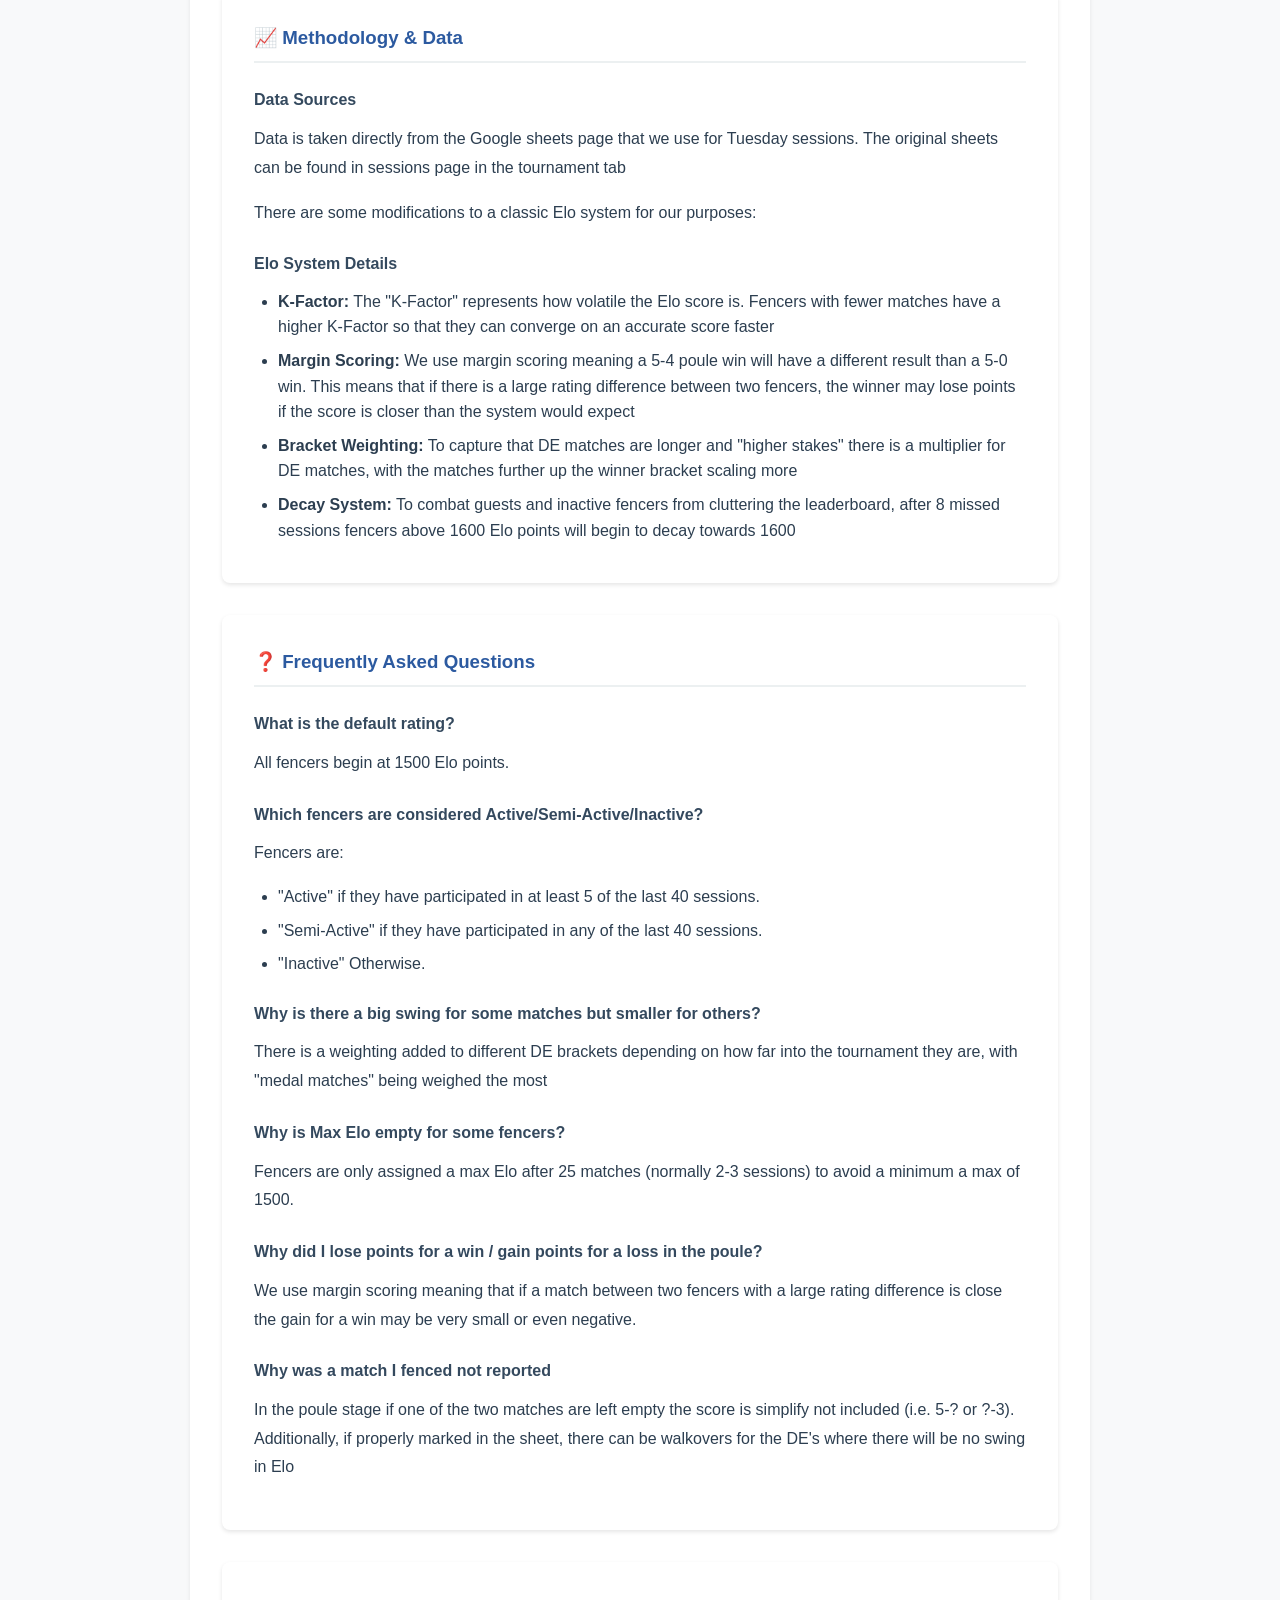
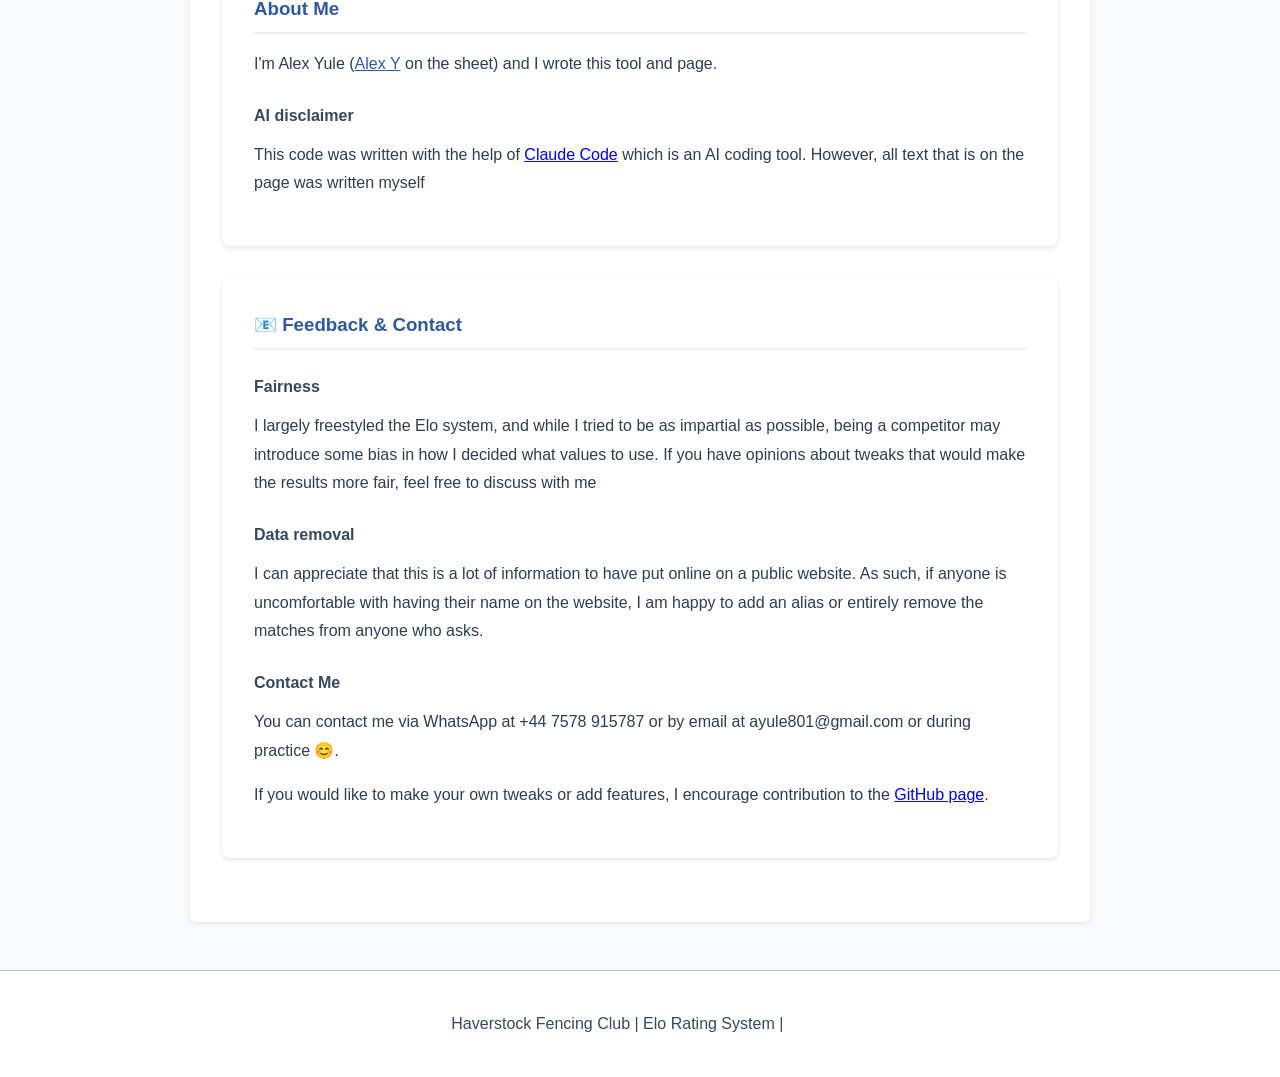
==== commit b042d98d: "about update" ====
--- a/docs/index.html
+++ b/docs/index.html
@@ -45,7 +45,7 @@
                 loses 5 points.
                 However, if Bob wins he may gain 15 points while Alice loses 15. </p>
             <p>Through this process ideally ones score should stabilize overtime, and getting wins over strong opponents
-                is rewarding and fencing weaker opponents isn't as beneficial. </p>
+                is rewarding and beating weaker opponents isn't as beneficial. </p>
             <p>You can read more about Elo <a href="https://en.wikipedia.org/wiki/Elo_rating_system" target="_blank"
                                               rel="noopener noreferrer">here</a>.</p>
         </div>
@@ -90,10 +90,10 @@
                     points if the score is closer than the system would expect
                 </li>
                 <li><strong>Bracket Weighting:</strong> To capture that DE matches are longer and "higher stakes" there
-                    is a multiplier for DE matches, with the further up the winner bracket scaling more
+                    is a multiplier for DE matches, with the matches further up the winner bracket scaling more
                 </li>
                 <li><strong>Decay System:</strong> To combat guests and inactive fencers from cluttering the
-                    leaderboard, after 8 missed sessions fencers above 1900 Elo points will begin to decay towards 1900
+                    leaderboard, after 8 missed sessions fencers above 1600 Elo points will begin to decay towards 1600
                 </li>
             </ul>
         </div>
@@ -117,10 +117,14 @@
             <p>There is a weighting added to different DE brackets depending on how far into the tournament they are, with "medal matches" being weighed the most</p>
 
             <h4>Why is Max Elo empty for some fencers?</h4>
-            <p>Fencers are only assigned a max Elo after 25 matches (normally 2-3 sessions) to avoid everyone having a max of 1500.</p>
+            <p>Fencers are only assigned a max Elo after 25 matches (normally 2-3 sessions) to avoid a minimum a max of 1500.</p>
 
             <h4>Why did I lose points for a win / gain points for a loss in the poule?</h4>
             <p>We use margin scoring meaning that if a match between two fencers with a large rating difference is close the gain for a win may be very small or even negative.</p>
+
+            <h4>Why was a match I fenced not reported</h4>
+            <p>In the poule stage if one of the two matches are left empty the score is simplify not included (i.e. 5-? or ?-3). Additionally, if properly marked in the sheet, there can be walkovers for the DE's where there will be no swing in Elo</p>
+        
         </div>
 
         <div class="about-section">
@@ -140,8 +144,8 @@
             <h4>Fairness</h4>
             <p>I largely freestyled the Elo system, and while I tried to be as impartial as possible, being a competitor
                 may introduce some bias in how I decided what values to use.
-                If you have opinions about tweaks that would make the results more fair, feel free to let me know.</p>
-            <h4>Page removal</h4>
+                If you have opinions about tweaks that would make the results more fair, feel free to discuss with me</p>
+            <h4>Data removal</h4>
             <p>I can appreciate that this is a lot of information to have put online on a public website.
                 As such, if anyone is uncomfortable with having their name on the website, I am happy to add an alias or
                 entirely remove the matches from anyone who asks.</p>
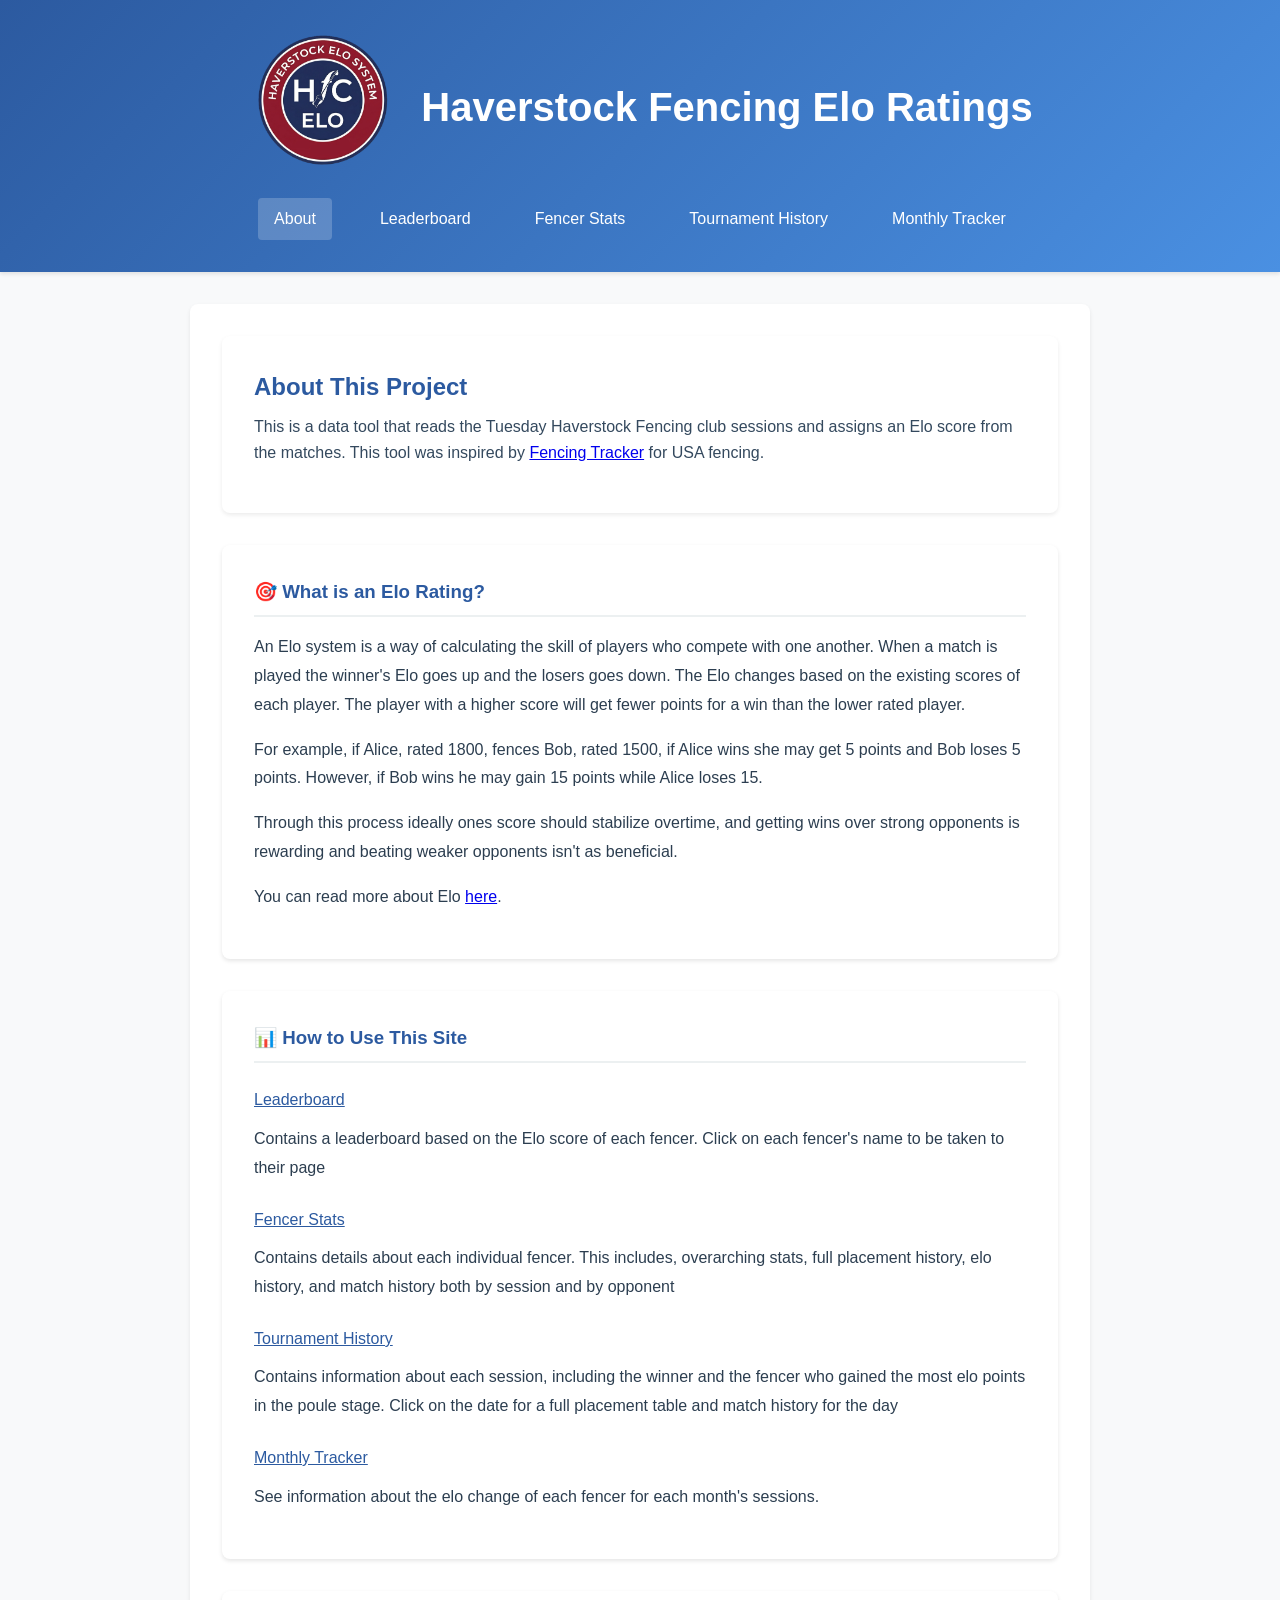
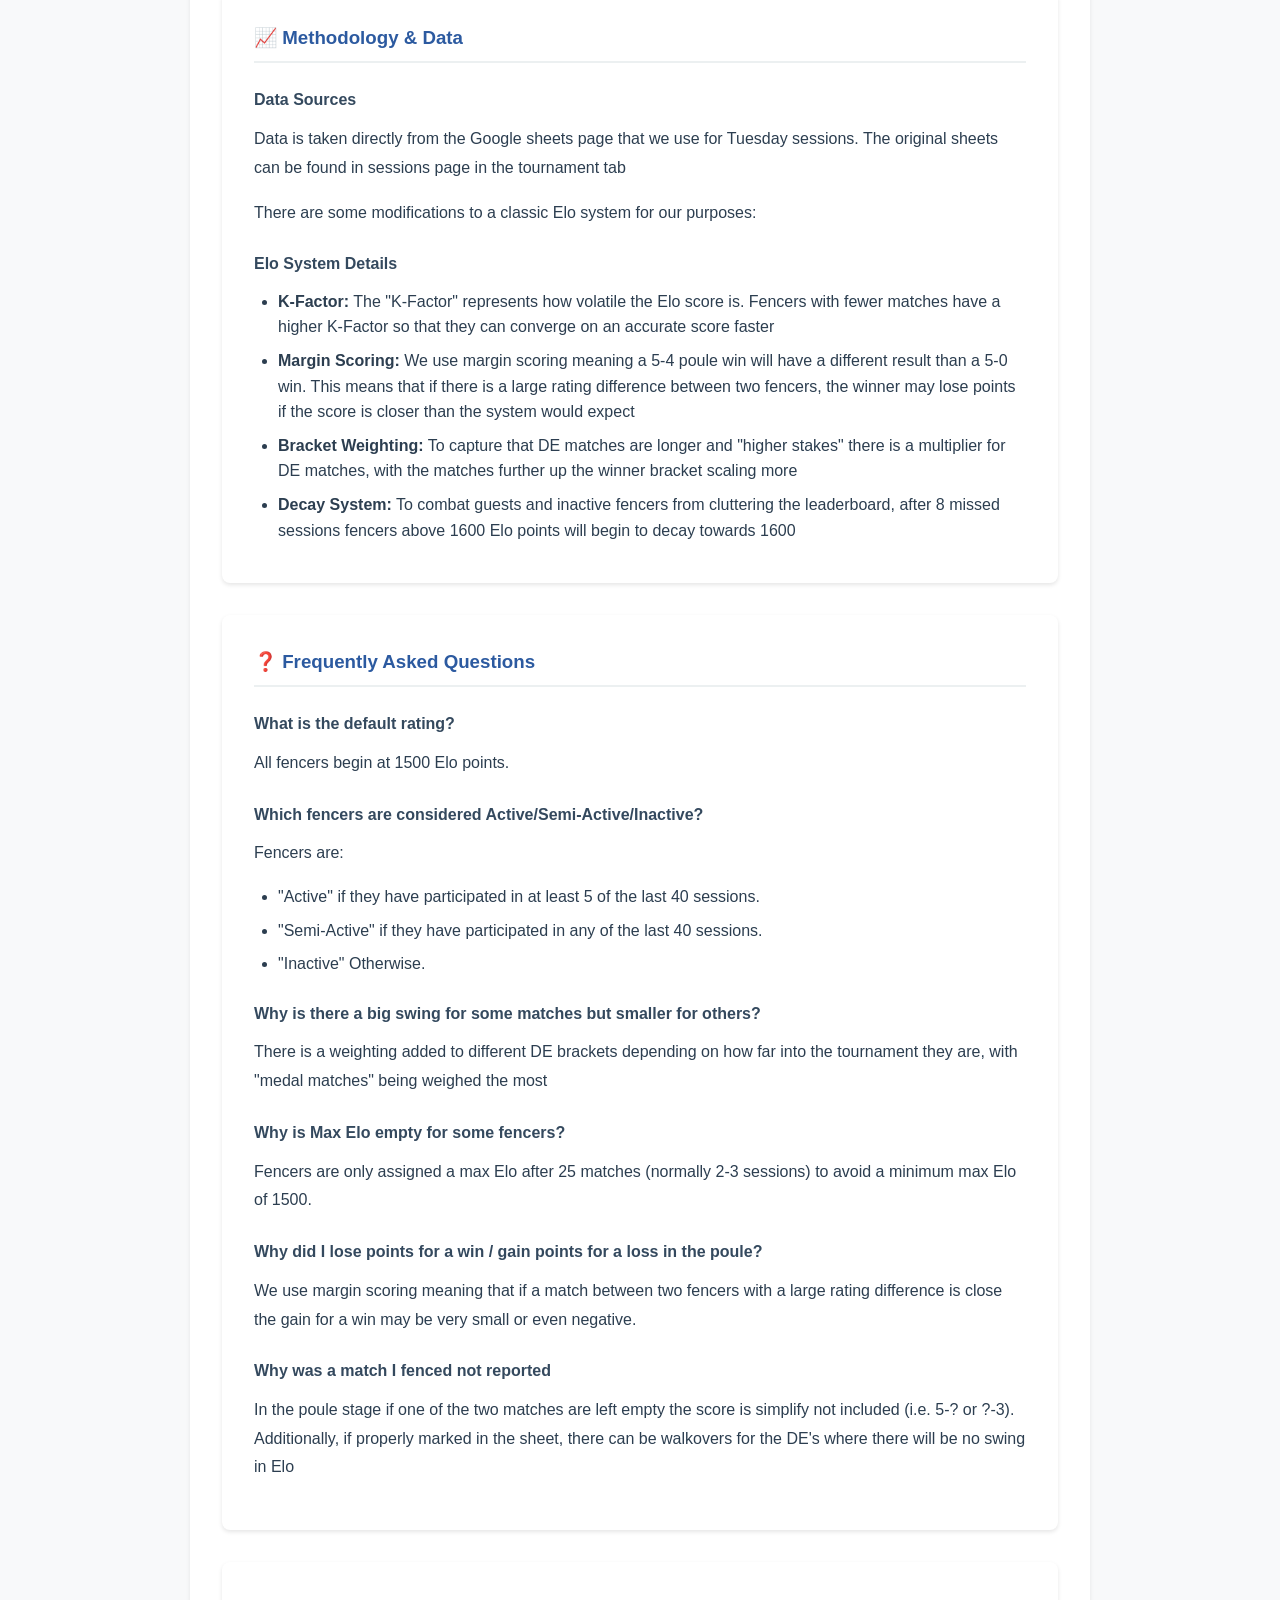
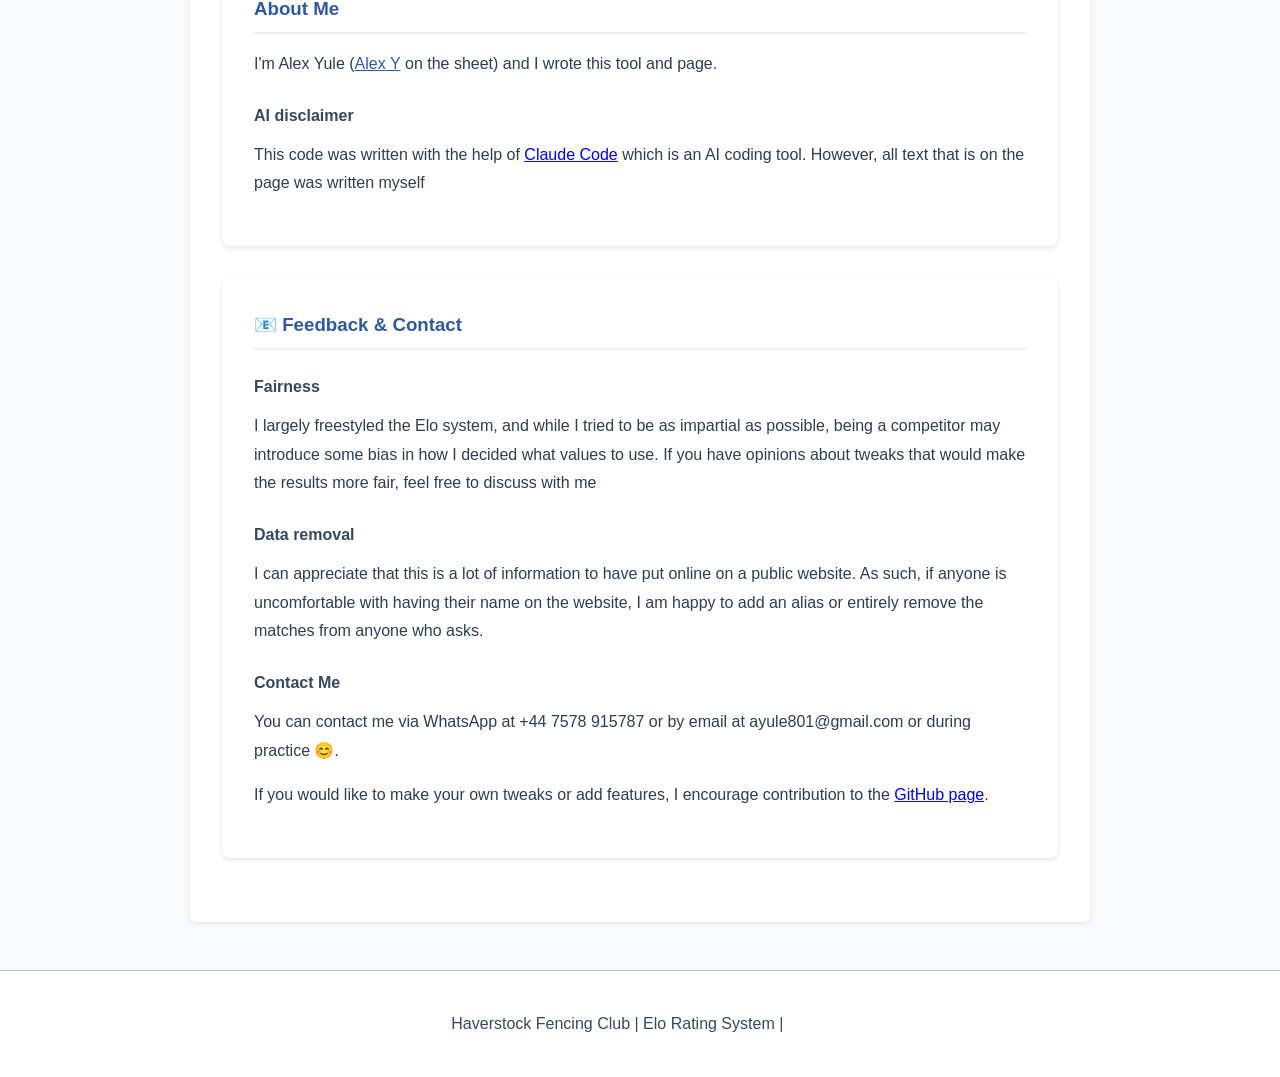
==== commit 011a758c: "update about" ====
--- a/docs/index.html
+++ b/docs/index.html
@@ -117,7 +117,7 @@
             <p>There is a weighting added to different DE brackets depending on how far into the tournament they are, with "medal matches" being weighed the most</p>
 
             <h4>Why is Max Elo empty for some fencers?</h4>
-            <p>Fencers are only assigned a max Elo after 25 matches (normally 2-3 sessions) to avoid a minimum a max of 1500.</p>
+            <p>Fencers are only assigned a max Elo after 25 matches (normally 2-3 sessions) to avoid a minimum max Elo of 1500.</p>
 
             <h4>Why did I lose points for a win / gain points for a loss in the poule?</h4>
             <p>We use margin scoring meaning that if a match between two fencers with a large rating difference is close the gain for a win may be very small or even negative.</p>
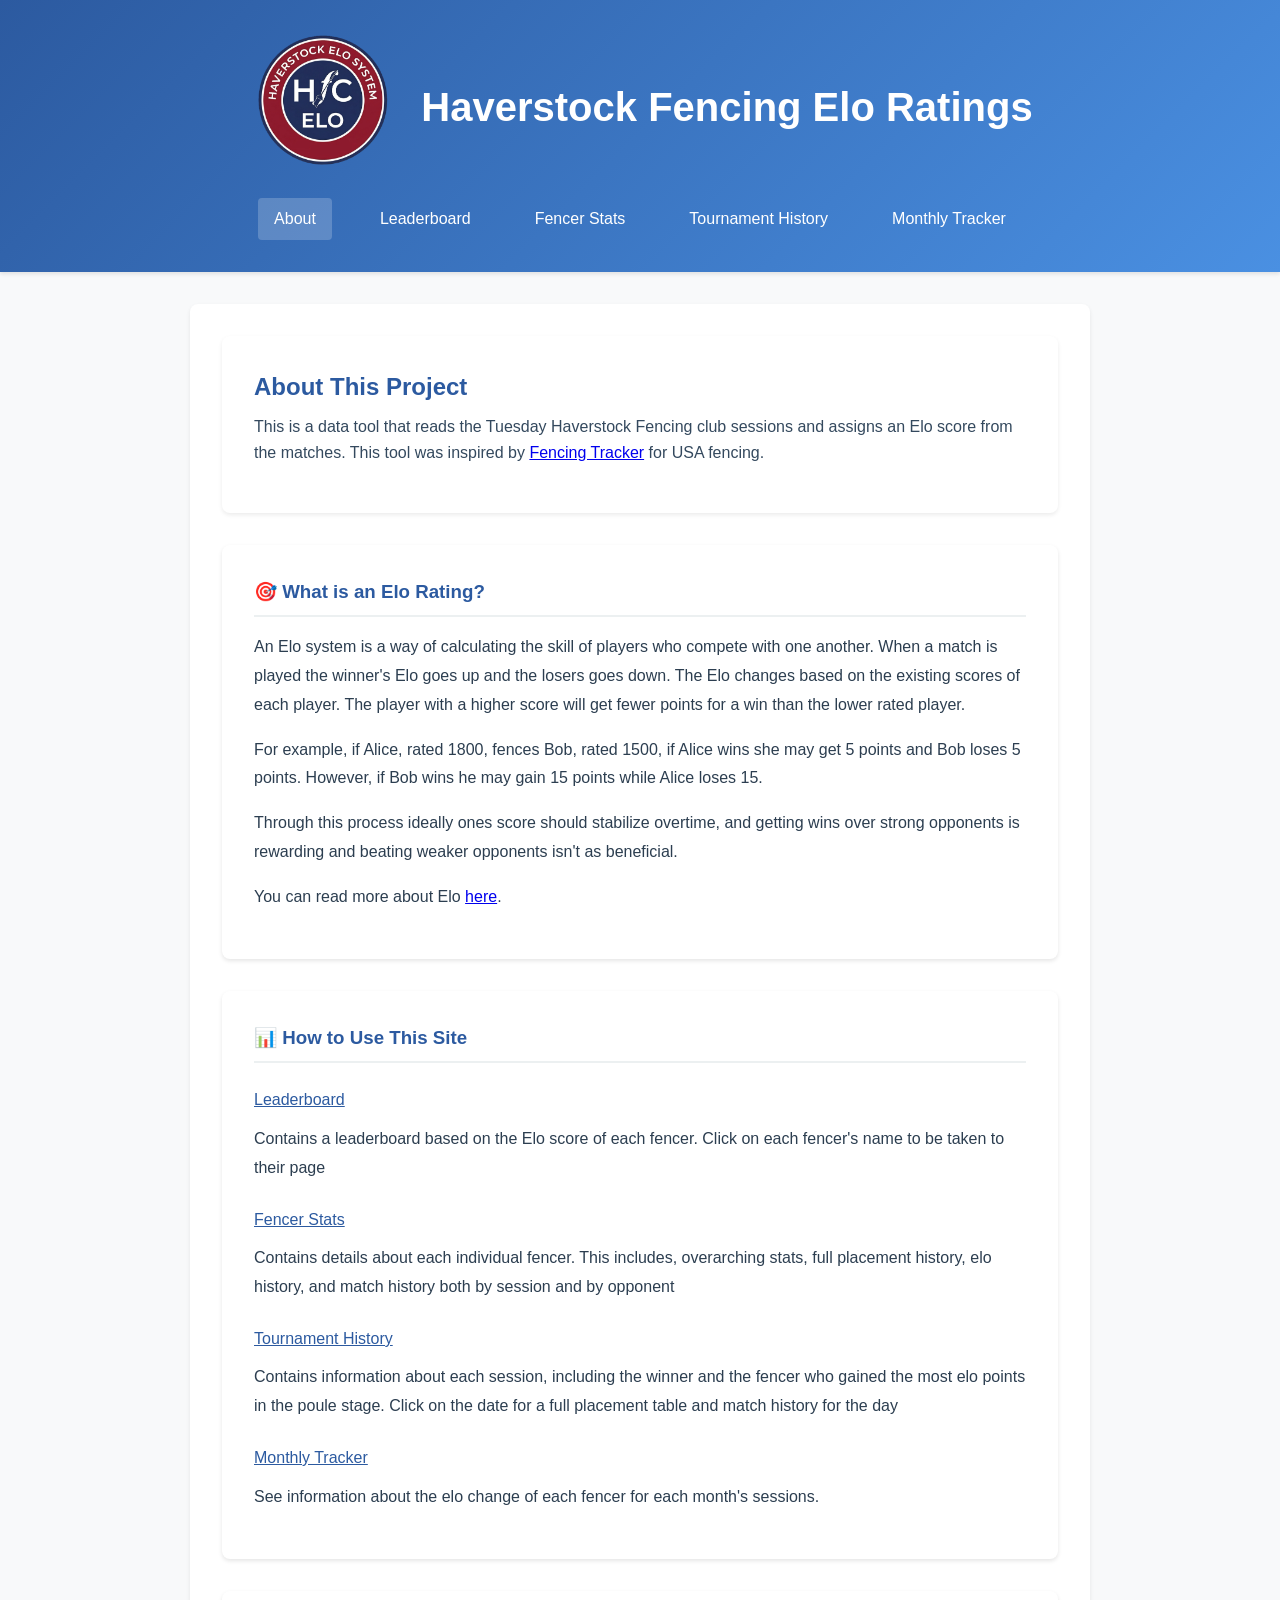
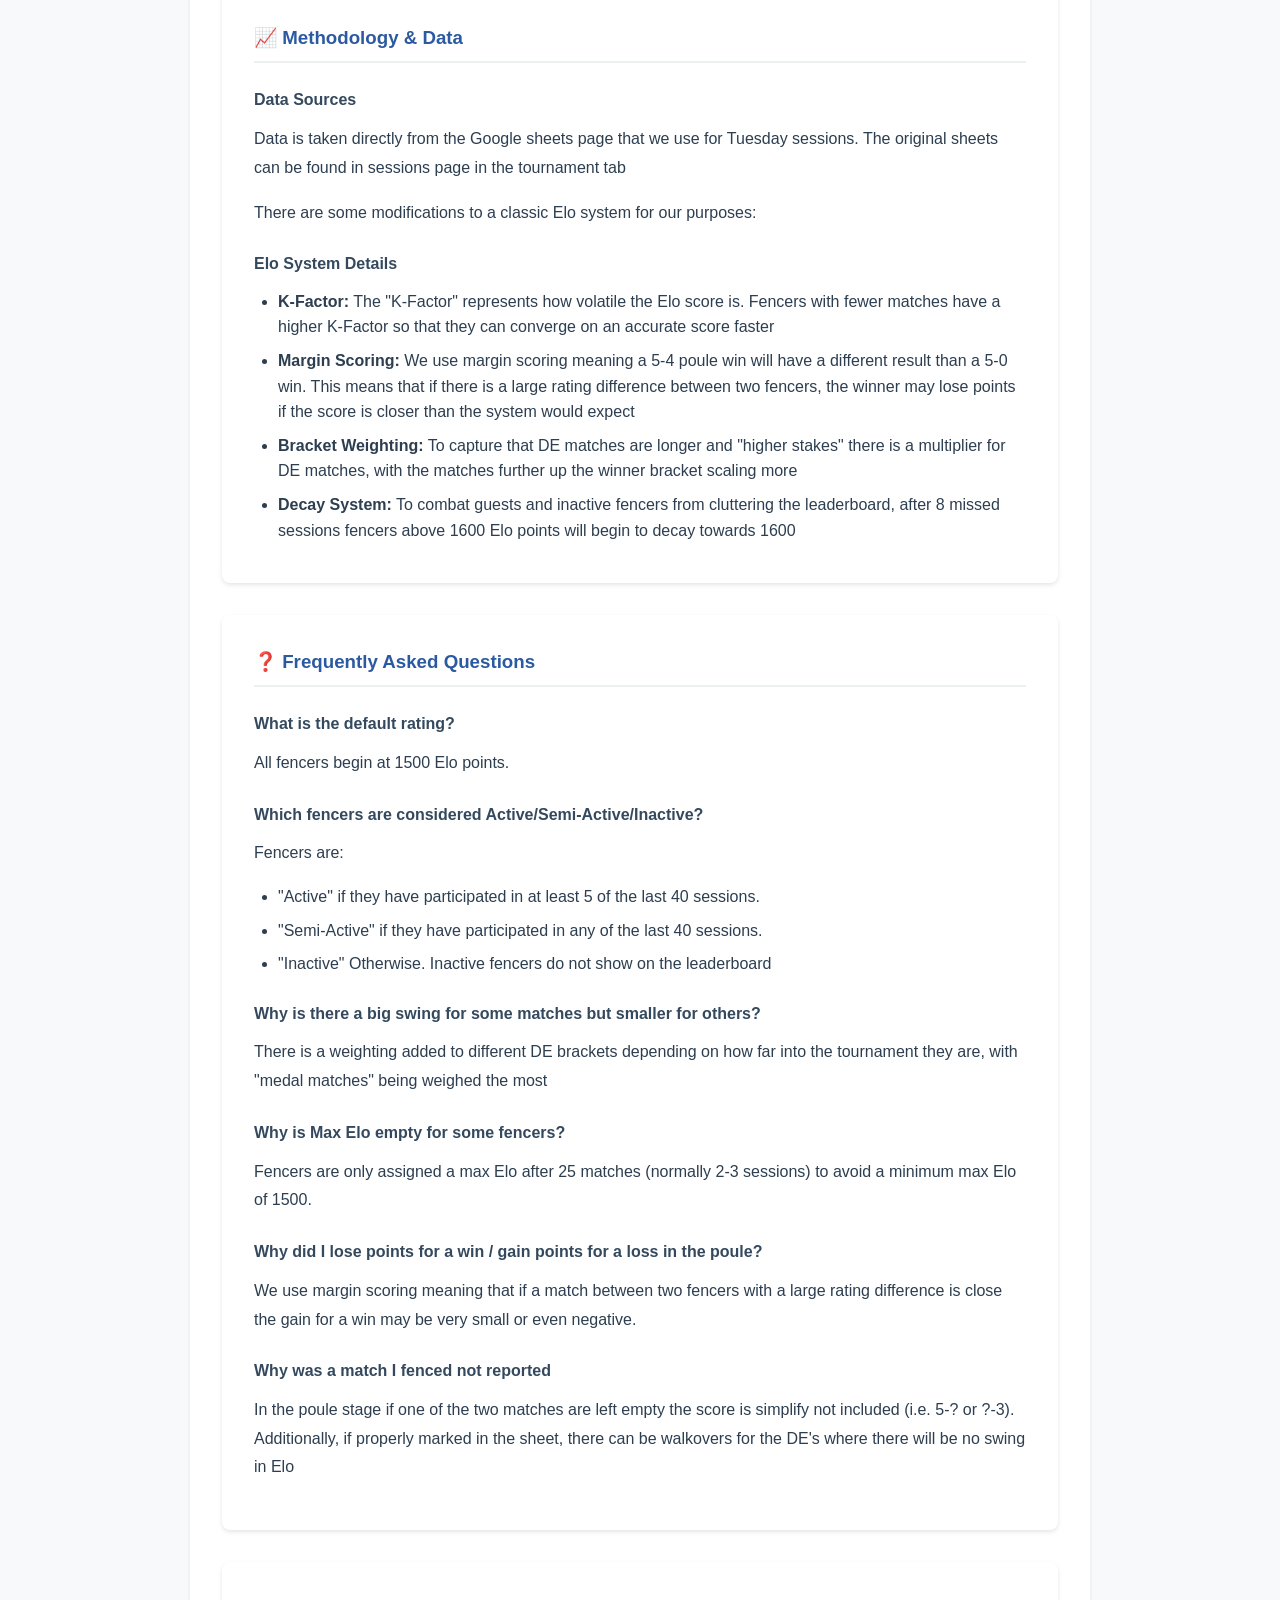
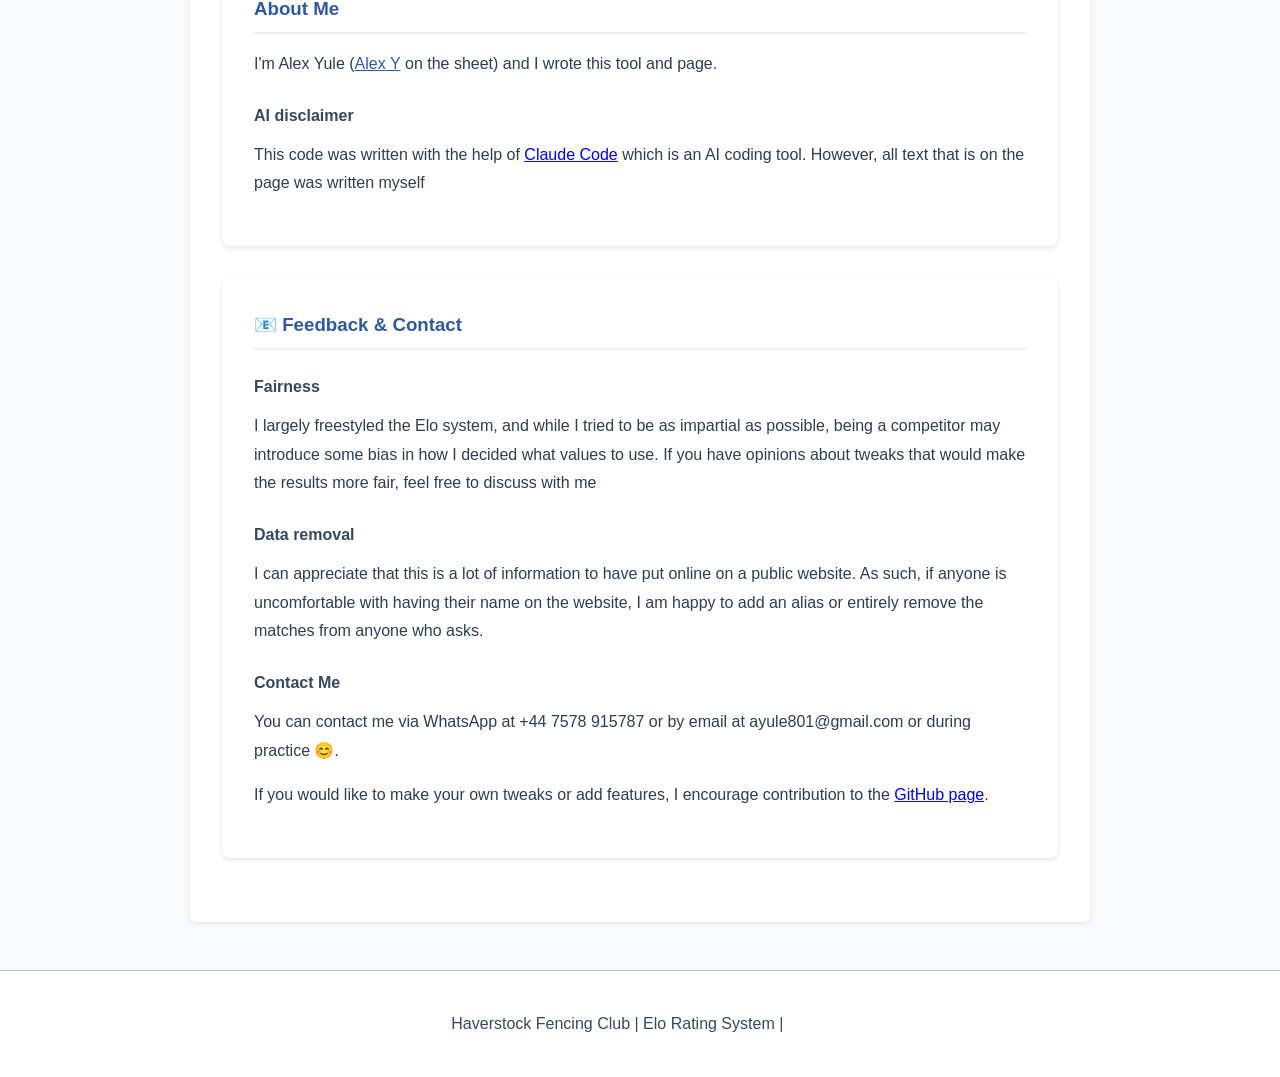
==== commit b8e248c1: "remove inactive fencers from leaderboard" ====
--- a/docs/index.html
+++ b/docs/index.html
@@ -109,7 +109,7 @@
                 <ul>
                    <li>"Active" if they have participated in at least 5 of the last 40 sessions.</li>
                    <li>"Semi-Active" if they have participated in any of the last 40 sessions.</li>
-                   <li>"Inactive" Otherwise.</li>
+                   <li>"Inactive" Otherwise. Inactive fencers do not show on the leaderboard</li>
                 </ul>
             </p>
 
--- a/docs/css/style.css
+++ b/docs/css/style.css
@@ -467,6 +467,58 @@
     font-weight: 600;
 }
 
+/* Leaderboard rank-change indicator */
+.rank-change {
+    font-size: 0.75em;
+    font-weight: 600;
+    margin-left: 4px;
+    white-space: nowrap;
+    vertical-align: middle;
+}
+
+.rank-change.rank-same {
+    color: #999;
+}
+
+.rank-change.rank-new {
+    color: var(--success);
+    font-size: 0.65em;
+    letter-spacing: 0.5px;
+}
+
+/* Day matches summary (fencer page) */
+.day-summary {
+    display: flex;
+    flex-wrap: wrap;
+    gap: 12px;
+    margin: 12px 0 18px;
+}
+
+.day-summary-item {
+    display: flex;
+    flex-direction: column;
+    align-items: center;
+    min-width: 110px;
+    flex: 1;
+    padding: 10px 14px;
+    background: var(--card-bg, #f8f9fa);
+    border: 1px solid var(--border, #e0e0e0);
+    border-radius: 8px;
+}
+
+.day-summary-label {
+    font-size: 0.75em;
+    text-transform: uppercase;
+    letter-spacing: 0.5px;
+    color: #777;
+    margin-bottom: 4px;
+}
+
+.day-summary-value {
+    font-size: 1.25em;
+    font-weight: 700;
+}
+
 /* Sessions page */
 .sessions-list {
     /* Uses existing table styles */
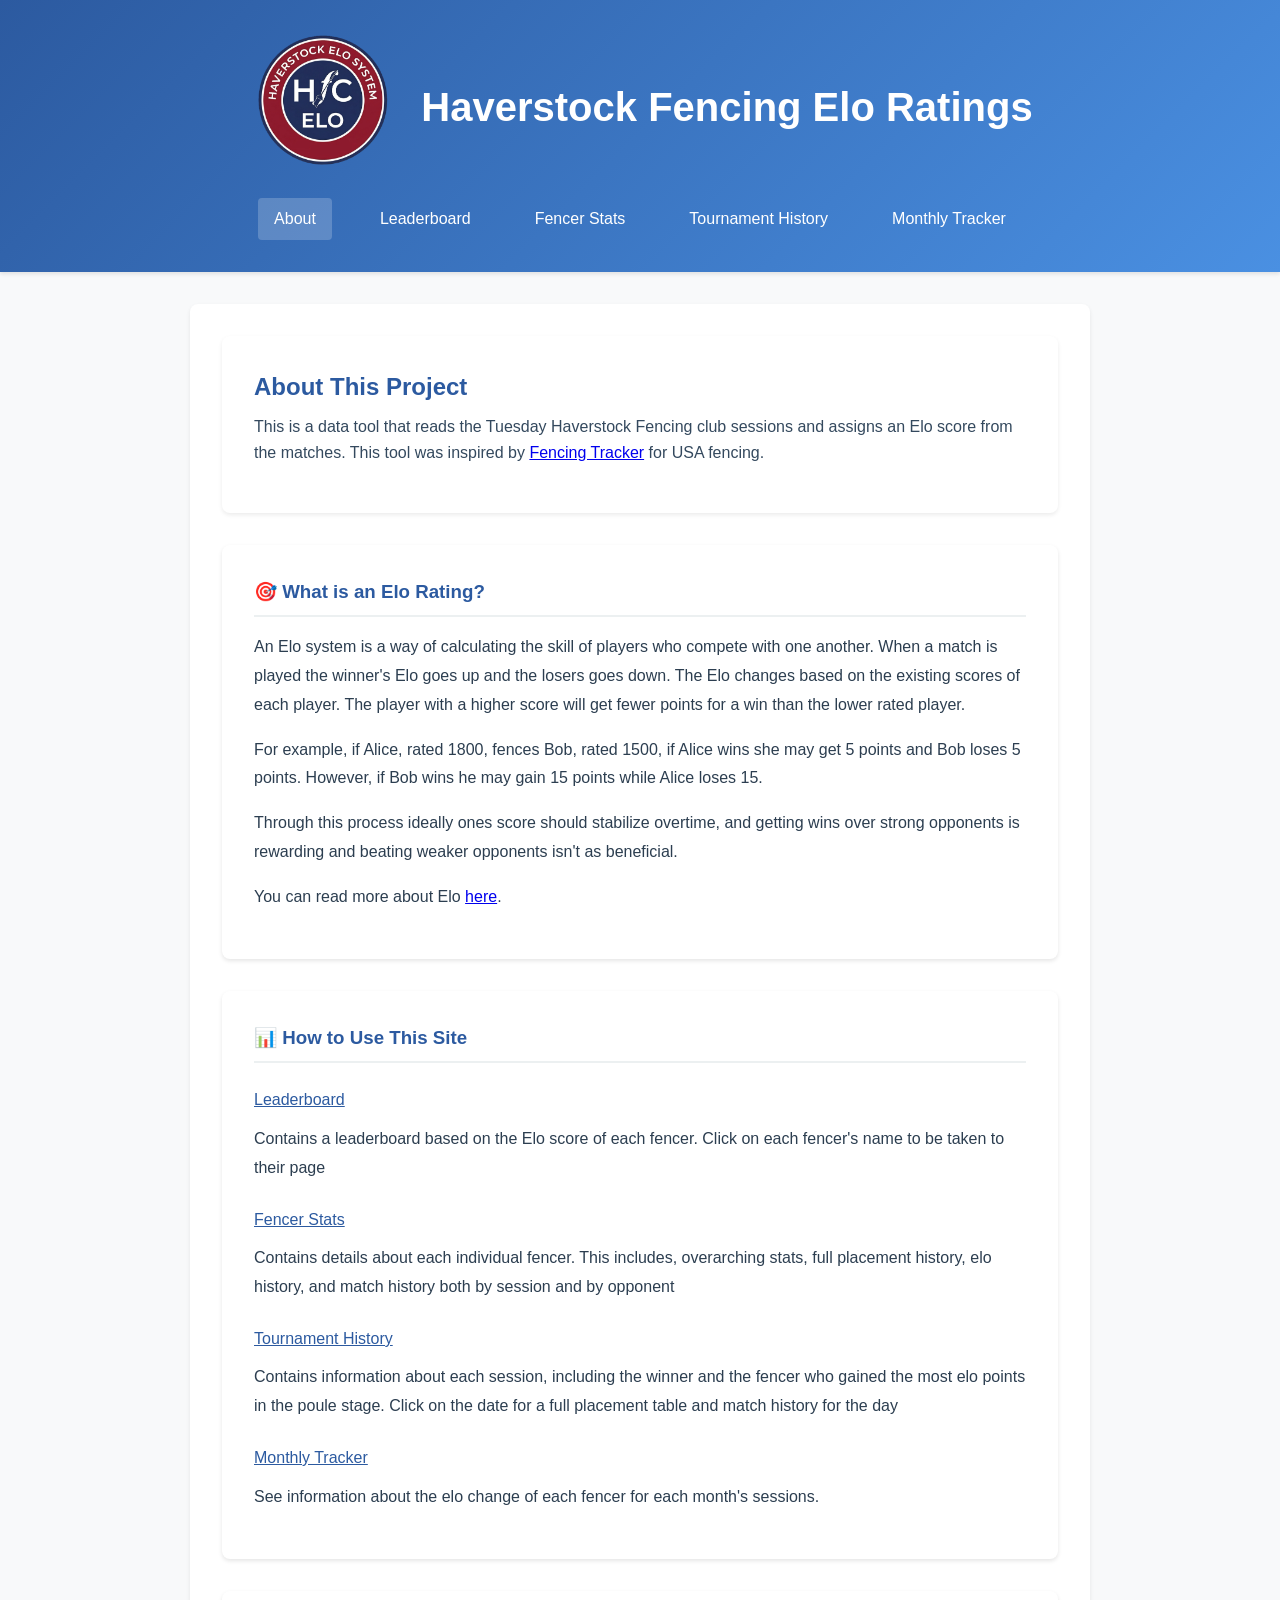
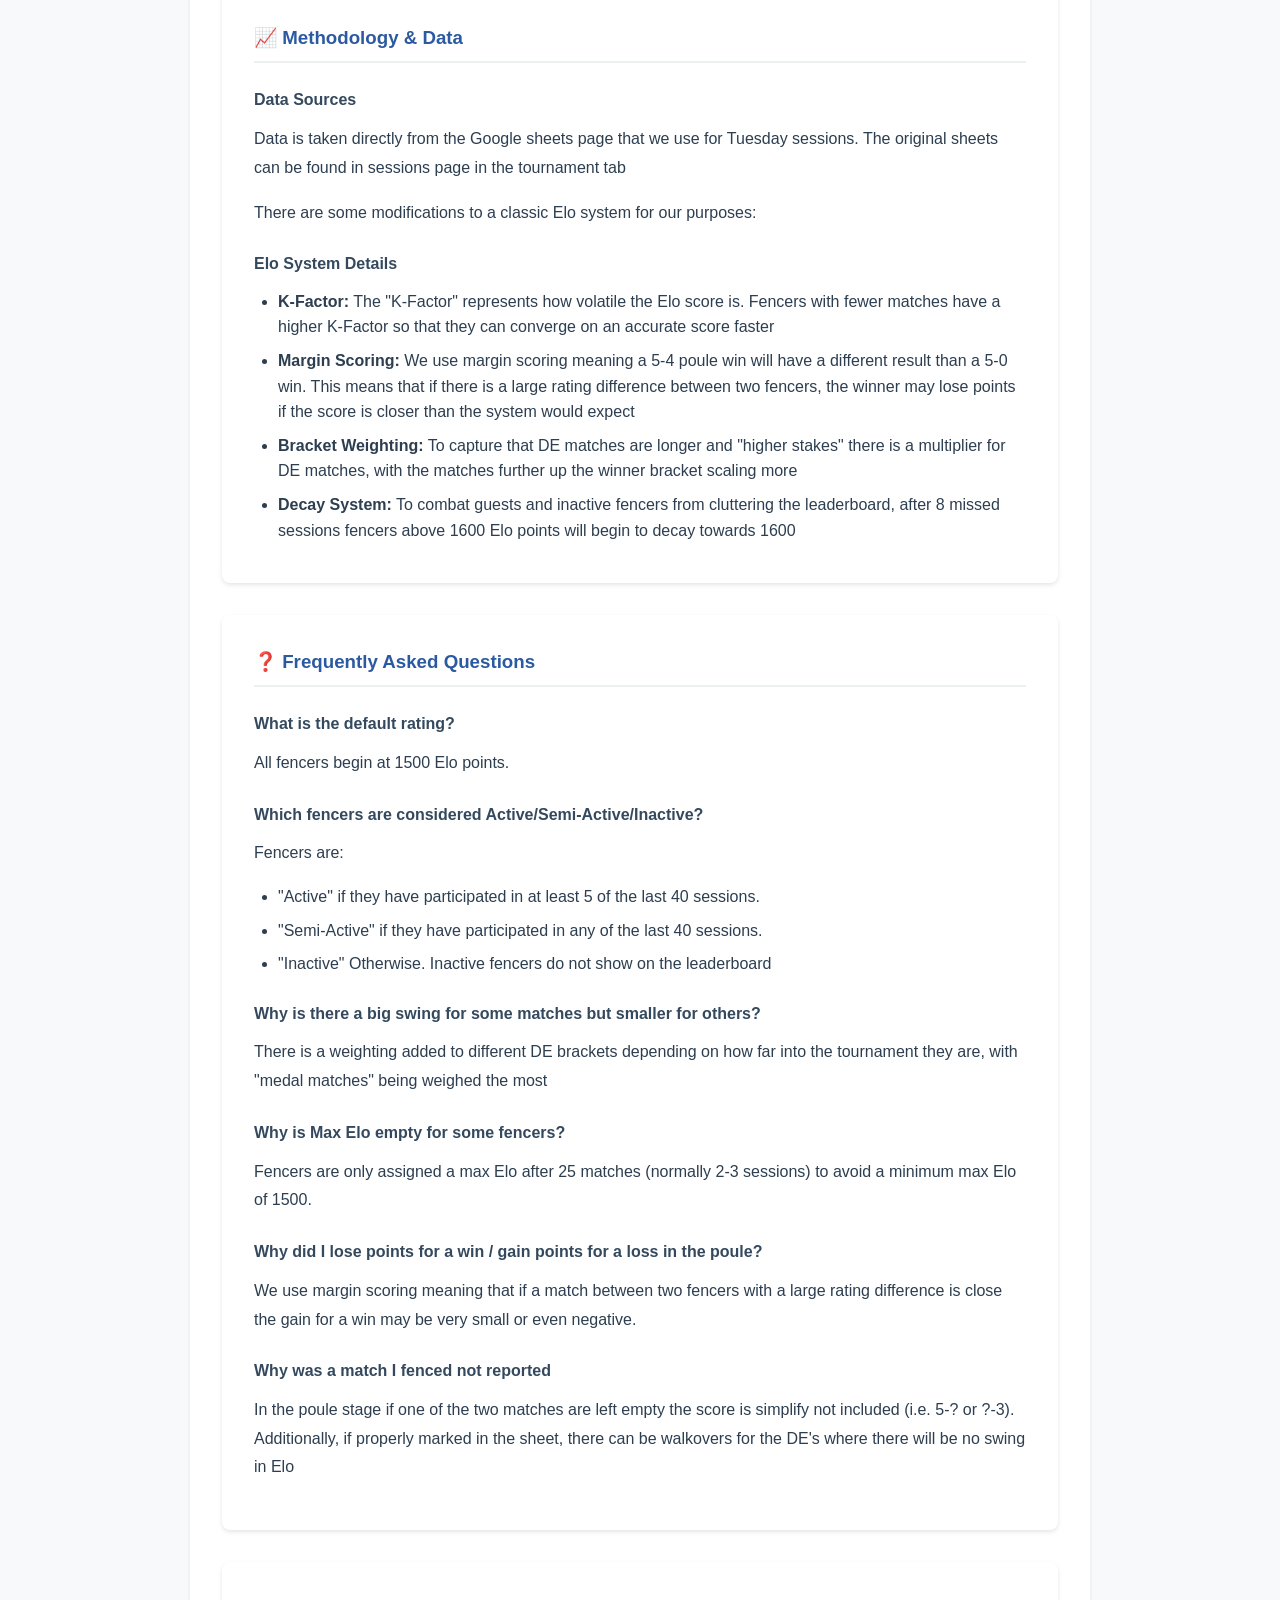
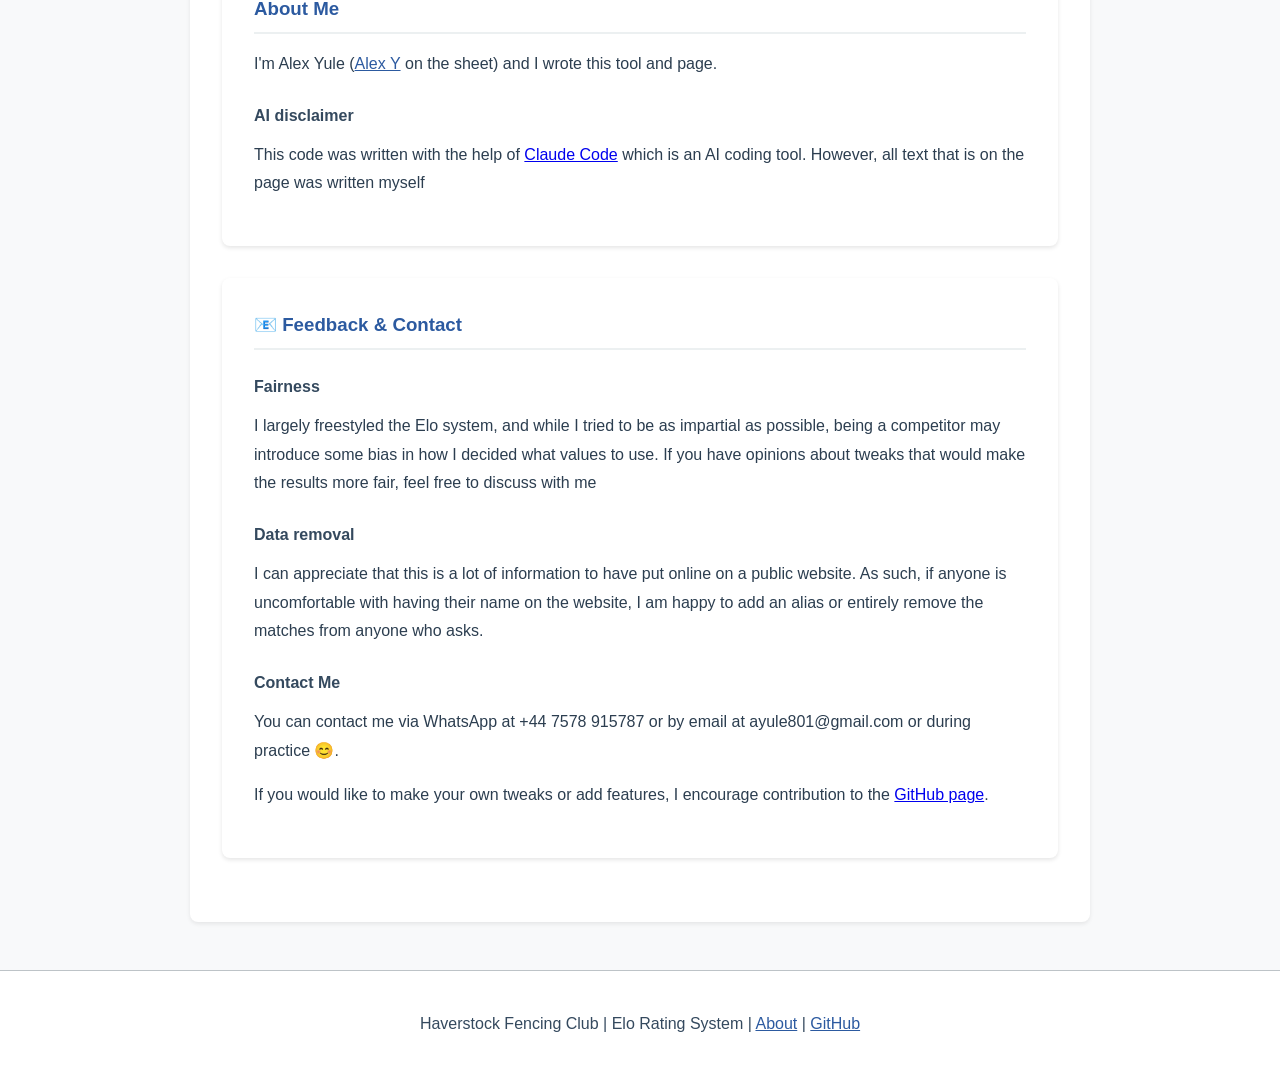
==== commit 828a30b2: "gh page" ====
--- a/docs/index.html
+++ b/docs/index.html
@@ -160,8 +160,7 @@
 </main>
 
 <footer>
-    <p>Haverstock Fencing Club | Elo Rating System | <a href="index.html"
-                                                        style="color: white; text-decoration: underline;">About</a></p>
+    <p>Haverstock Fencing Club | Elo Rating System | <a href="index.html">About</a> | <a href="https://github.com/Alex3400/FencingTracker" target="_blank" rel="noopener">GitHub</a></p>
 </footer>
 </body>
 </html>
--- a/docs/css/style.css
+++ b/docs/css/style.css
@@ -223,6 +223,11 @@
     margin: 0.5rem 0;
 }
 
+footer a {
+    color: var(--primary);
+    text-decoration: underline;
+}
+
 /* Timeline page specific styles */
 .chart-controls {
     display: flex;
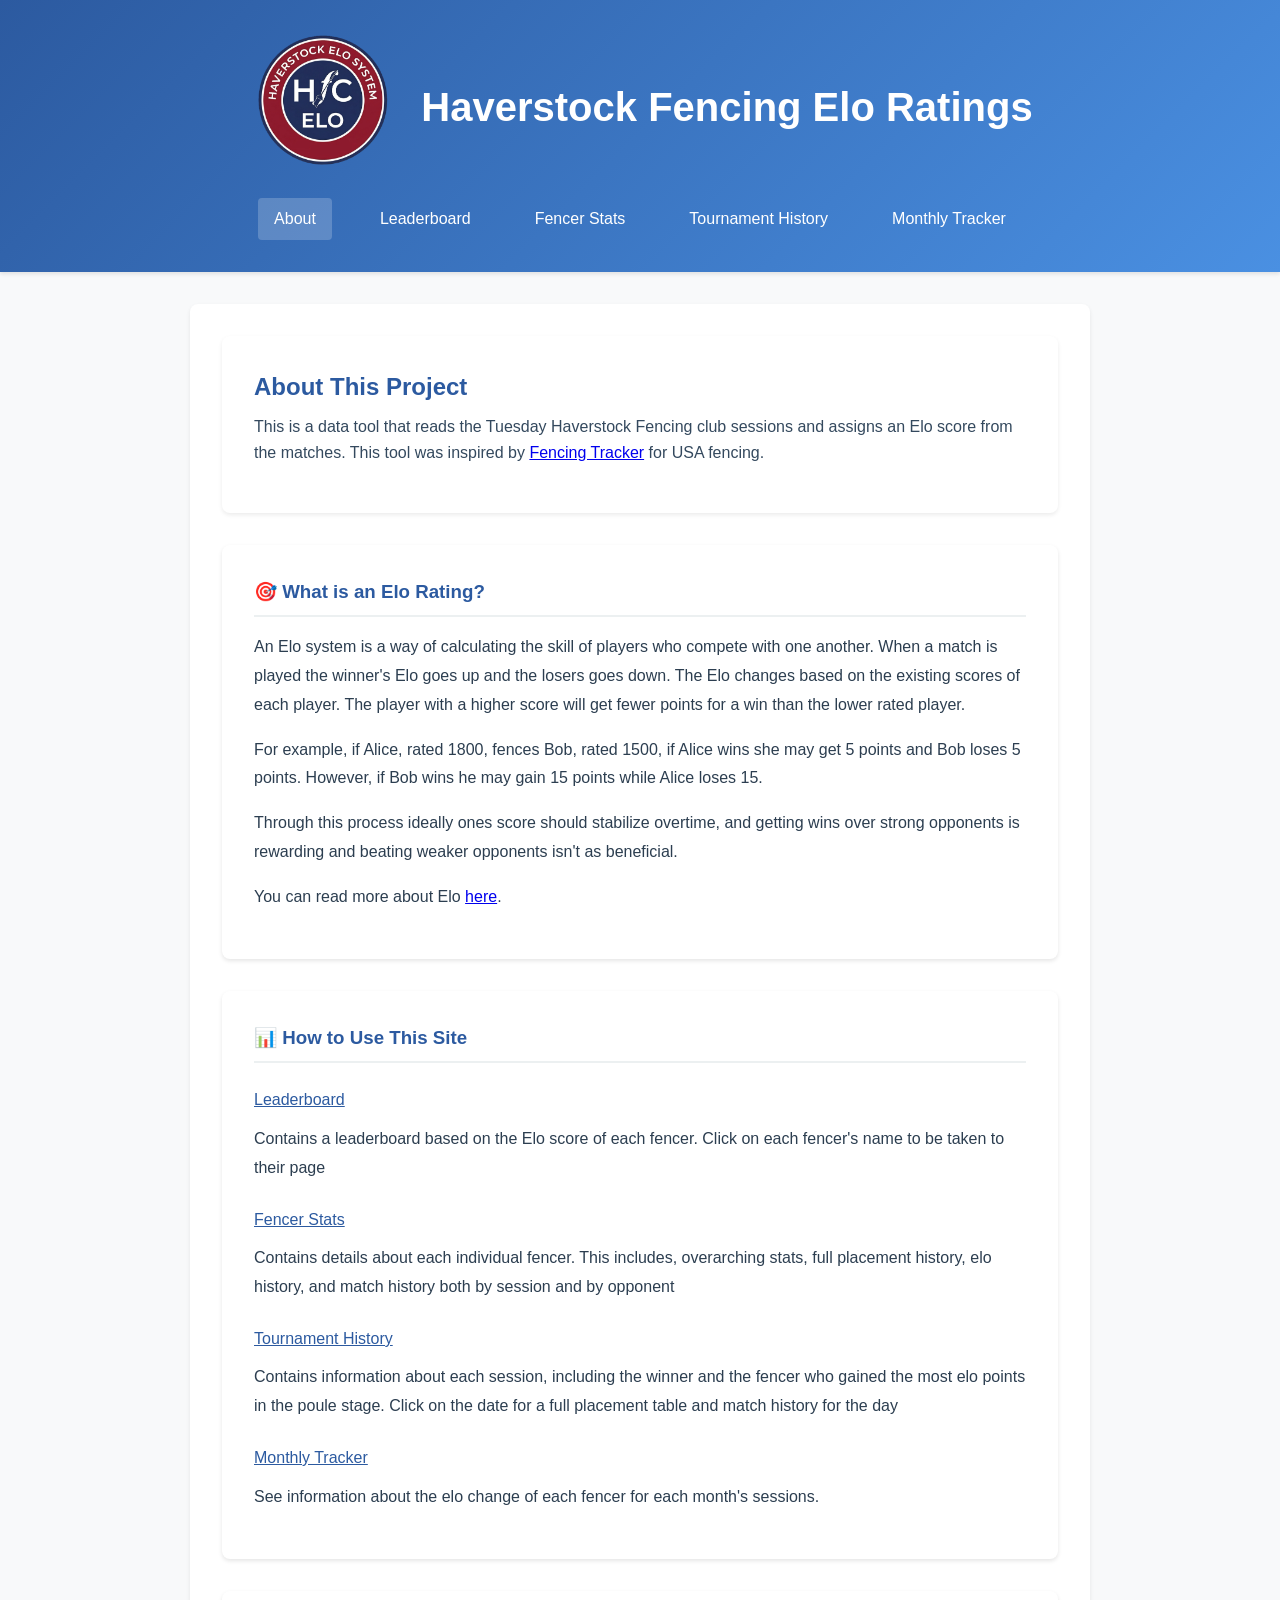
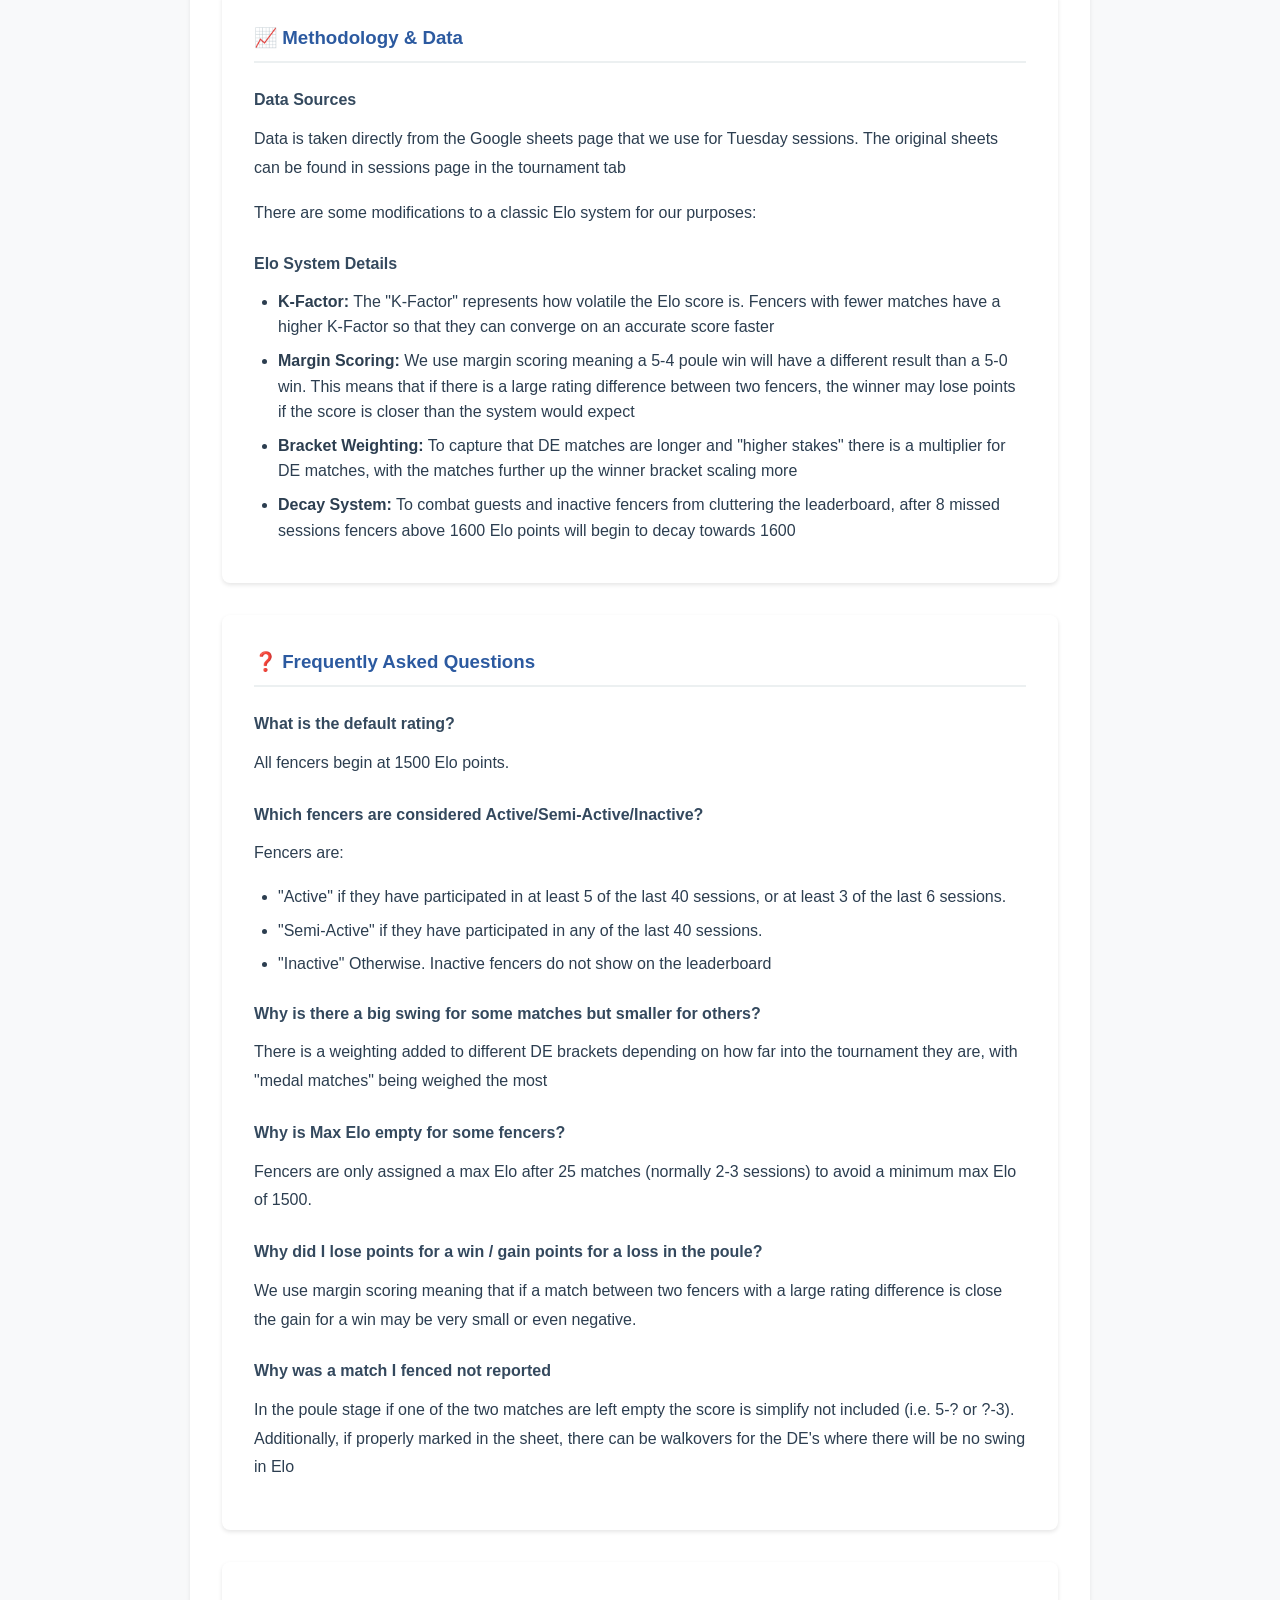
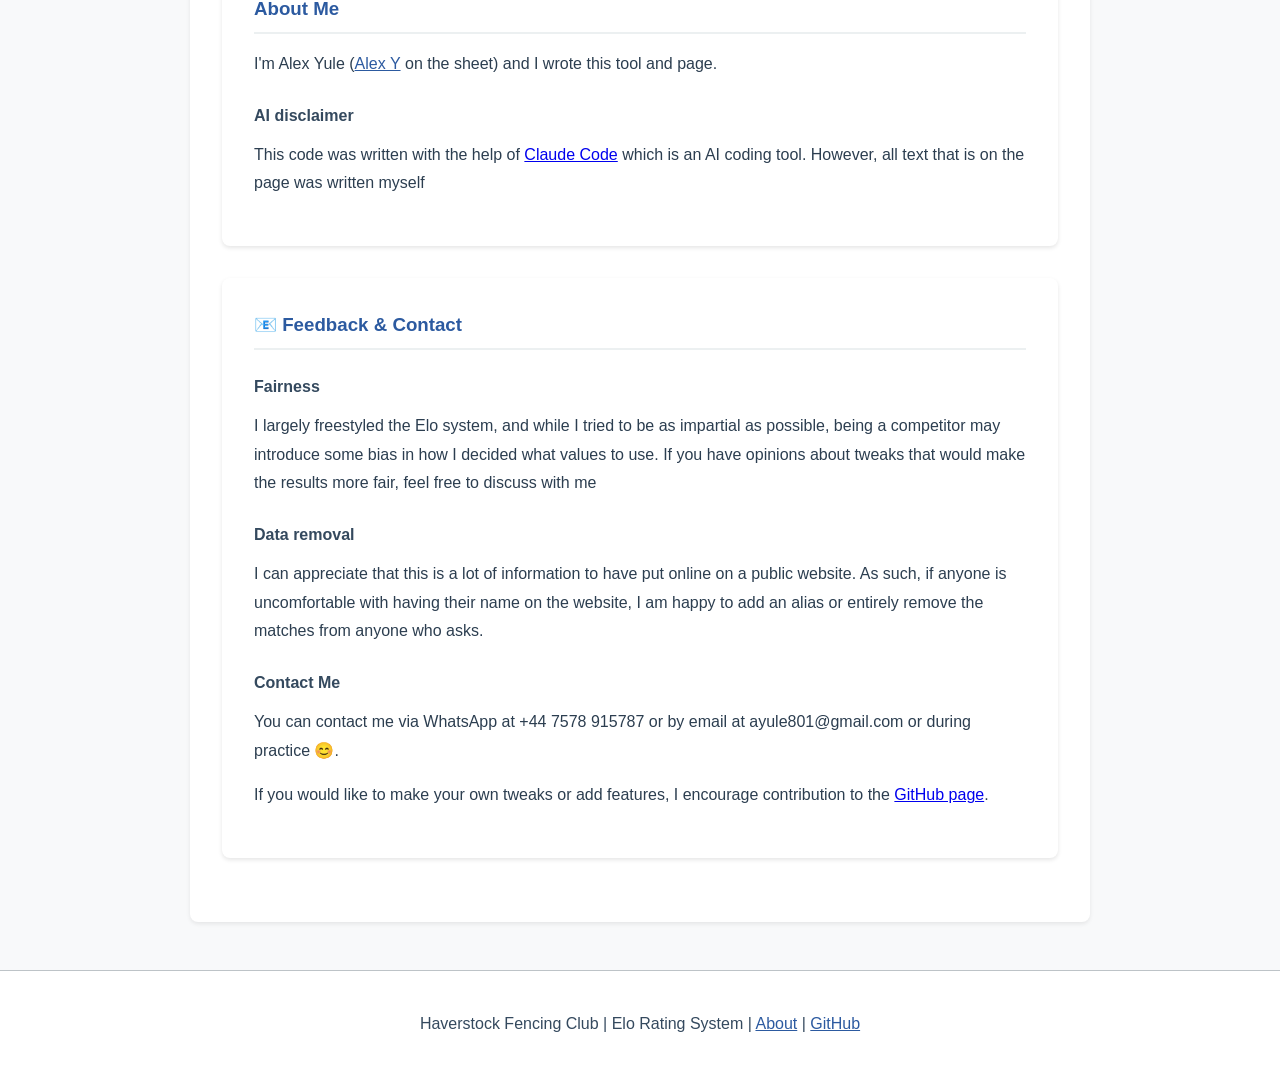
==== commit 75545176: "changed active requirements" ====
--- a/docs/index.html
+++ b/docs/index.html
@@ -107,7 +107,7 @@
             <h4>Which fencers are considered Active/Semi-Active/Inactive?</h4>
             <p>Fencers are:
                 <ul>
-                   <li>"Active" if they have participated in at least 5 of the last 40 sessions.</li>
+                   <li>"Active" if they have participated in at least 5 of the last 40 sessions, or at least 3 of the last 6 sessions.</li>
                    <li>"Semi-Active" if they have participated in any of the last 40 sessions.</li>
                    <li>"Inactive" Otherwise. Inactive fencers do not show on the leaderboard</li>
                 </ul>
